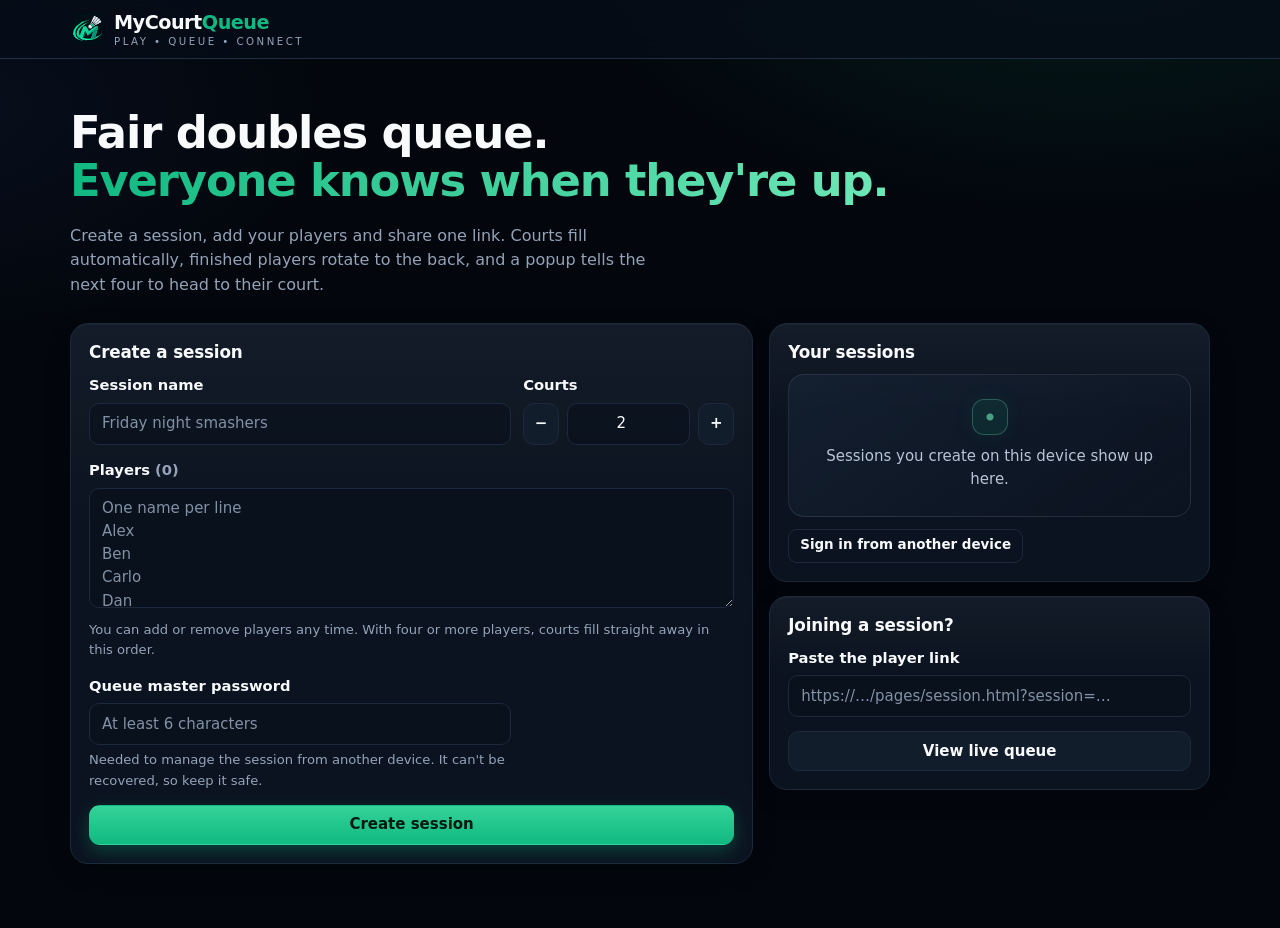
==== index.html @ 11aa3391 "first commit" ====
<!doctype html>
<html lang="en">
<head>
  <meta charset="utf-8">
  <meta name="viewport" content="width=device-width, initial-scale=1, viewport-fit=cover">
  <meta name="theme-color" content="#0B1220">
  <title>MyCourtQueue — Badminton Queue Management</title>
  <meta name="description" content="Run a fair doubles queue for your badminton session. Share one link so everyone sees who's up next.">
  <link rel="icon" href="assets/icon.svg" type="image/svg+xml">
  <link rel="stylesheet" href="css/style.css">
</head>
<body>
  <header class="site-header">
    <div class="container">
      <a class="brand" href="index.html" aria-label="MyCourtQueue home"><img src="assets/logo.svg" alt="" width="40" height="40"><span><span class="brand-word">MyCourt<b>Queue</b></span><span class="brand-tag">Play • Queue • Connect</span></span></a>
    </div>
  </header>

  <main class="container page">
    <div id="banner" class="banner error" role="alert" hidden></div>

    <section class="hero">
      <h1>Fair doubles queue.<br><span style="color:var(--emerald)">Everyone knows when they're up.</span></h1>
      <p>Create a session, add your players and share one link. Courts fill automatically, finished players rotate to the back, and a popup tells the next four to head to their court.</p>
    </section>

    <div class="cols two">
      <section class="card" aria-labelledby="create-h" id="create-card">
        <div class="card-head"><h2 id="create-h">Create a session</h2></div>
        <form id="create-form" novalidate>
          <div class="form-grid two field">
            <div>
              <label for="s-name">Session name</label>
              <input id="s-name" type="text" maxlength="60" placeholder="Friday night smashers" required autocomplete="off">
            </div>
            <div>
              <label for="s-courts">Courts</label>
              <div class="stepper">
                <button type="button" class="btn icon" id="c-minus" aria-label="Fewer courts">−</button>
                <input id="s-courts" type="number" min="1" max="12" value="2" inputmode="numeric" aria-label="Number of courts">
                <button type="button" class="btn icon" id="c-plus" aria-label="More courts">+</button>
              </div>
            </div>
          </div>
          <div class="field">
            <label for="s-players">Players <span class="muted" id="p-count">(0)</span></label>
            <textarea id="s-players" placeholder="One name per line&#10;Alex&#10;Ben&#10;Carlo&#10;Dan"></textarea>
            <div class="hint">You can add or remove players any time. With four or more players, courts fill straight away in this order.</div>
          </div>
          <div class="form-grid two field">
            <div>
              <label for="s-pass">Queue master password</label>
              <input id="s-pass" type="password" minlength="6" autocomplete="new-password" placeholder="At least 6 characters" required>
              <div class="hint">Needed to manage the session from another device. It can't be recovered, so keep it safe.</div>
            </div>
          </div>
          <button class="btn primary block" type="submit" id="create-btn">Create session</button>
        </form>

        <div id="created" class="hidden" aria-live="polite">
          <div class="banner" style="background:rgba(16,185,129,.12);border-color:rgba(16,185,129,.5);color:var(--mint)">Session created. Share the player link — keep the admin link for yourself.</div>
          <div class="field">
            <label for="out-public">Player link (view only)</label>
            <div class="copy-box"><input id="out-public" type="text" readonly><button class="btn primary" type="button" data-copy="out-public">Copy</button></div>
          </div>
          <div class="field">
            <label for="out-admin">Your admin link</label>
            <div class="copy-box"><input id="out-admin" type="text" readonly><button class="btn" type="button" data-copy="out-admin">Copy</button></div>
            <div class="hint">Open it on any device and sign in with your password.</div>
          </div>
          <div class="row-flex">
            <a class="btn primary" id="go-admin" href="#">Open dashboard</a>
            <a class="btn" id="go-public" href="#">Open player page</a>
            <button class="btn ghost" type="button" id="new-session">Create another</button>
          </div>
        </div>
      </section>

      <div class="stack">
        <section class="card" aria-labelledby="saved-h">
          <div class="card-head"><h2 id="saved-h">Your sessions</h2></div>
          <div id="saved"></div>
          <details style="margin-top:12px">
            <summary class="btn ghost sm" style="display:inline-flex">Sign in from another device</summary>
            <form id="login-form" style="margin-top:12px" novalidate>
              <div class="field"><label for="l-id">Session ID</label><input id="l-id" type="text" autocomplete="off" placeholder="S_…"></div>
              <div class="field"><label for="l-pass">Password</label><input id="l-pass" type="password" autocomplete="current-password"></div>
              <button class="btn primary block" type="submit">Sign in</button>
            </form>
          </details>
        </section>

        <section class="card" aria-labelledby="join-h">
          <div class="card-head"><h2 id="join-h">Joining a session?</h2></div>
          <form id="join-form" novalidate>
            <div class="field">
              <label for="j-link">Paste the player link</label>
              <input id="j-link" type="text" placeholder="https://…/pages/session.html?session=…" autocomplete="off">
            </div>
            <button class="btn block" type="submit">View live queue</button>
          </form>
        </section>
      </div>
    </div>
  </main>

  <script src="js/config.js"></script>
  <script src="js/app.js"></script>
  <script src="js/api.js"></script>
  <script src="js/home.js"></script>
</body>
</html>
---- css/style.css ----
/* CourtQueue — modern dark theme, mobile-first */
:root {
  --bg: #03060C;
  --navy: #070B13;
  --slate: #0B1320;
  --raised: #121D2B;
  --raised-2: #192739;
  --emerald: #10B981;
  --emerald-2: #34D399;
  --mint: #6EE7B7;
  --yellow: #FBBF24;
  --text: #F8FAFC;
  --muted: #94A3B8;
  --border: #1B293B;
  --danger: #F87171;
  --radius: 14px;
  --radius-lg: 20px;
  --shadow: 0 12px 34px rgba(0, 0, 0, .38);
  --card-bg: linear-gradient(180deg, rgba(255, 255, 255, .04), rgba(255, 255, 255, 0) 38%), var(--slate);
  --safe-b: env(safe-area-inset-bottom, 0px);
  color-scheme: dark;
}
* { box-sizing: border-box; }
html { -webkit-text-size-adjust: 100%; scroll-behavior: smooth; }
body {
  margin: 0; min-height: 100vh; min-height: 100dvh;
  background:
    radial-gradient(900px 480px at 85% -8%, rgba(16, 185, 129, .13), transparent 62%),
    radial-gradient(700px 400px at -5% 12%, rgba(59, 130, 246, .07), transparent 60%),
    var(--bg);
  background-attachment: fixed;
  color: var(--text);
  font: 15px/1.55 Inter, system-ui, -apple-system, "Segoe UI", Roboto, "Helvetica Neue", Arial, sans-serif;
  -webkit-tap-highlight-color: transparent;
}
h1, h2, h3, h4 { margin: 0 0 .4em; line-height: 1.2; }
h1 { font-size: clamp(1.45rem, 3.8vw, 2.2rem); font-weight: 800; letter-spacing: -.025em; }
h2 { font-size: 1.05rem; font-weight: 750; letter-spacing: -.01em; }
h3 { font-size: .95rem; }
p { margin: 0 0 .8em; }
a { color: var(--mint); }
.muted { color: var(--muted); }
.small { font-size: .82rem; }
.hidden, [hidden] { display: none !important; }
.sr-only { position: absolute; width: 1px; height: 1px; overflow: hidden; clip: rect(0 0 0 0); white-space: nowrap; }
:focus-visible { outline: 3px solid var(--yellow); outline-offset: 2px; border-radius: 6px; }

.container { width: 100%; max-width: 1180px; margin: 0 auto; padding: 0 20px; }
.stack > * + * { margin-top: 14px; }
.row-flex { display: flex; gap: 8px; align-items: center; flex-wrap: wrap; }
.spacer { flex: 1; }

/* ---------- header ---------- */
.site-header { position: sticky; top: 0; z-index: 50; background: rgba(7, 13, 24, .78); backdrop-filter: blur(14px) saturate(1.4); -webkit-backdrop-filter: blur(14px) saturate(1.4); border-bottom: 1px solid rgba(37, 55, 79, .8); padding-top: env(safe-area-inset-top, 0px); }
.site-header .container { display: flex; align-items: center; gap: 10px; min-height: 58px; padding-top: 7px; padding-bottom: 7px; flex-wrap: wrap; }
.brand { display: flex; align-items: center; gap: 8px; text-decoration: none; color: var(--text); }
.brand img { width: 36px; height: 36px; }
.brand-word { font-size: 1.2rem; font-weight: 800; letter-spacing: -.025em; }
.brand-word b { color: var(--emerald); font-weight: 800; }
.brand-tag { display: block; font-size: .64rem; letter-spacing: .24em; text-transform: uppercase; color: var(--muted); margin-top: -4px; }
.session-title { font-weight: 700; max-width: 40ch; overflow: hidden; text-overflow: ellipsis; white-space: nowrap; }

/* ---------- buttons ---------- */
.btn {
  display: inline-flex; align-items: center; justify-content: center; gap: 8px;
  min-height: 40px; padding: 7px 15px; border-radius: 11px; border: 1px solid var(--border);
  background: var(--raised); color: var(--text); font: inherit; font-weight: 650; cursor: pointer; text-decoration: none;
  transition: background .15s, border-color .15s, transform .08s, box-shadow .15s;
}
.btn:hover { border-color: rgba(16, 185, 129, .7); background: var(--raised-2); }
.btn:active { transform: scale(.98); }
.btn[disabled], .btn.is-busy { opacity: .5; cursor: not-allowed; transform: none; }
.btn.primary { background: linear-gradient(180deg, var(--emerald-2), var(--emerald)); border-color: transparent; color: #031a10; box-shadow: 0 6px 18px rgba(16, 185, 129, .28); }
.btn.primary:hover { filter: brightness(1.06); background: linear-gradient(180deg, var(--emerald-2), var(--emerald)); }
.btn.warn { background: var(--yellow); border-color: var(--yellow); color: #1a1200; }
.btn.ghost { background: transparent; }
.btn.danger { background: transparent; border-color: rgba(248, 113, 113, .45); color: var(--danger); }
.btn.danger:hover { background: rgba(248, 113, 113, .12); border-color: var(--danger); }
.btn.sm { min-height: 34px; padding: 4px 11px; font-size: .84rem; border-radius: 9px; }
.btn.icon { min-width: 36px; padding: 4px 7px; }
.btn.block { width: 100%; }
.icon-btn { background: none; border: 0; color: var(--muted); font-size: 1.6rem; line-height: 1; cursor: pointer; padding: 4px 10px; border-radius: 8px; }
.icon-btn:hover { color: var(--text); background: var(--raised); }

/* ---------- cards & layout ---------- */
.card { background: var(--card-bg); border: 1px solid var(--border); border-radius: 18px; padding: 18px; box-shadow: 0 1px 0 rgba(255, 255, 255, .03) inset, 0 8px 24px rgba(0, 0, 0, .18); }
.card-head { display: flex; align-items: center; gap: 8px; flex-wrap: wrap; margin-bottom: 12px; }
.card-head h2 { margin: 0; }
.page { padding-top: 20px; padding-bottom: 64px; }
.cols { display: grid; gap: 16px; grid-template-columns: 1fr; }
@media (min-width: 900px) { .cols.two { grid-template-columns: 1.55fr 1fr; align-items: start; } }
.hero { padding: 30px 0 12px; position: relative; }
.hero h1 { font-size: clamp(1.8rem, 5vw, 2.8rem); line-height: 1.08; }
.hero h1 span { background: linear-gradient(90deg, var(--emerald), var(--mint)); -webkit-background-clip: text; background-clip: text; color: transparent !important; }
.hero p { color: var(--muted); max-width: 58ch; font-size: 1rem; }

/* ---------- forms ---------- */
label { display: block; font-weight: 650; font-size: .92rem; margin-bottom: 6px; }
input[type=text], input[type=password], input[type=number], textarea, select {
  width: 100%; min-height: 42px; background: rgba(8, 15, 27, .55); color: var(--text); border: 1px solid var(--border);
  border-radius: 10px; padding: 8px 12px; font: inherit; transition: border-color .15s, box-shadow .15s;
}
select { appearance: none; -webkit-appearance: none; background-image: url("data:image/svg+xml,%3Csvg xmlns='http://www.w3.org/2000/svg' width='12' height='8' viewBox='0 0 12 8'%3E%3Cpath d='M1 1.5l5 5 5-5' fill='none' stroke='%2394A3B8' stroke-width='2' stroke-linecap='round' stroke-linejoin='round'/%3E%3C/svg%3E"); background-repeat: no-repeat; background-position: right 14px center; padding-right: 38px; }
textarea { min-height: 120px; resize: vertical; }
input::placeholder, textarea::placeholder { color: #8291A5; opacity: 1; }
input:focus, textarea:focus, select:focus { outline: none; border-color: var(--emerald); box-shadow: 0 0 0 3px rgba(16, 185, 129, .25); }
.field { margin-bottom: 14px; }
.hint { color: var(--muted); font-size: .82rem; margin-top: 5px; }
.form-grid { display: grid; gap: 12px; grid-template-columns: 1fr; }
@media (min-width: 640px) { .form-grid.two { grid-template-columns: 2fr 1fr; } }
.stepper { display: flex; gap: 8px; }
.stepper input { text-align: center; }
.copy-box { display: flex; gap: 7px; }
.copy-box input { flex: 1; font-size: .88rem; min-width: 0; }

/* ---------- pills ---------- */
.pill { display: inline-flex; align-items: center; gap: 6px; padding: 3px 11px; border-radius: 999px; font-size: .72rem; font-weight: 750; letter-spacing: .05em; border: 1px solid transparent; white-space: nowrap; }
.pill .dot { width: 7px; height: 7px; border-radius: 50%; background: var(--emerald-2); animation: pulse 2s infinite; }
.pill-green { background: rgba(16, 185, 129, .14); color: var(--mint); border-color: rgba(16, 185, 129, .4); }
.pill-yellow { background: rgba(251, 191, 36, .14); color: var(--yellow); border-color: rgba(251, 191, 36, .45); }
.pill-gray { background: rgba(148, 163, 184, .08); color: var(--muted); border-color: var(--border); }
.pill-red { background: rgba(248, 113, 113, .12); color: var(--danger); border-color: rgba(248, 113, 113, .4); }
.live-dot { width: 8px; height: 8px; border-radius: 50%; background: var(--emerald); box-shadow: 0 0 0 0 rgba(16, 185, 129, .7); animation: pulse 2s infinite; }
.live-dot.off { background: var(--muted); animation: none; }
@keyframes pulse { 70% { box-shadow: 0 0 0 8px rgba(16, 185, 129, 0); } 100% { box-shadow: 0 0 0 0 rgba(16, 185, 129, 0); } }

/* ---------- session header ---------- */
.session-top { display: flex; align-items: flex-end; justify-content: space-between; gap: 14px 20px; flex-wrap: wrap; margin-bottom: 16px; }
.session-title-row { display: flex; align-items: center; gap: 12px; min-width: 0; flex: 1 1 260px; }
.session-title-row h1 { margin: 0; overflow-wrap: anywhere; }
.me-picker { flex: 0 1 280px; min-width: 200px; }
.me-picker label { margin-bottom: 4px; }

/* ---------- tabs (segmented control; bottom bar on phones) ---------- */
.tabs { display: inline-flex; gap: 4px; padding: 4px; background: rgba(8, 15, 27, .6); border: 1px solid var(--border); border-radius: 14px; margin: 4px 0 20px; max-width: 100%; overflow-x: auto; }
.tab { display: inline-flex; align-items: center; gap: 7px; background: none; border: 0; color: var(--muted); font: inherit; font-weight: 700; padding: 8px 15px; cursor: pointer; border-radius: 9px; white-space: nowrap; min-height: 40px; transition: background .15s, color .15s; }
.tab:hover { color: var(--text); }
.tab[aria-selected=true] { color: var(--text); background: linear-gradient(180deg, rgba(16, 185, 129, .28), rgba(16, 185, 129, .16)); box-shadow: inset 0 0 0 1px rgba(16, 185, 129, .45); }
.tab .ti { display: none; width: 22px; height: 22px; fill: none; stroke: currentColor; stroke-width: 1.8; stroke-linecap: round; stroke-linejoin: round; }
.tl-short { display: none; }

/* ---------- courts ---------- */
.courts { display: grid; gap: 14px; grid-template-columns: repeat(auto-fill, minmax(min(100%, 320px), 1fr)); }
.court-card { background: var(--card-bg); border: 1px solid var(--border); border-radius: 18px; padding: 12px; display: flex; flex-direction: column; gap: 8px; box-shadow: 0 8px 24px rgba(0, 0, 0, .2); }
.court-card.live { border-color: rgba(16, 185, 129, .5); box-shadow: 0 0 0 1px rgba(16, 185, 129, .14), 0 10px 30px rgba(16, 185, 129, .08); }
.court-card.free { border-style: dashed; }
.court-head { display: flex; align-items: center; justify-content: space-between; gap: 8px; padding: 0 2px; }
.court-no { font-weight: 800; font-size: 1.1rem; letter-spacing: -.01em; }

/* the drawn court */
.court-draw { position: relative; margin: 0; aspect-ratio: 706 / 341; container-type: inline-size; border-radius: 14px; overflow: hidden; box-shadow: 0 10px 24px rgba(0, 0, 0, .35); }
.court-svg { position: absolute; inset: 0; width: 100%; height: 100%; display: block; }
.cs-surround { fill: #0A4A37; }
.cs-floor { fill: #0E8A62; }
.cs-lines { fill: none; stroke: rgba(255, 255, 255, .86); stroke-width: 2.6; stroke-linecap: square; }
.net-shadow { stroke: rgba(0, 0, 0, .28); stroke-width: 14; }
.net-body { stroke: #F1F5F9; stroke-width: 5; stroke-dasharray: 3 3; }
.cs-net circle { fill: #F1F5F9; stroke: rgba(0, 0, 0, .35); stroke-width: 1.5; }
.pchip {
  position: absolute; transform: translate(-50%, -50%); max-width: 41%; text-align: center;
  padding: .42em .8em; border-radius: 999px; font-weight: 750; line-height: 1.15;
  font-size: 12.5px; font-size: clamp(12px, 4.3cqw, 18px);
  color: #F8FAFC; background: rgba(6, 18, 30, .82); border: 1.5px solid rgba(255, 255, 255, .32);
  box-shadow: 0 4px 12px rgba(0, 0, 0, .35); backdrop-filter: blur(3px); -webkit-backdrop-filter: blur(3px);
  overflow-wrap: anywhere;
}
.pchip > .pchip-name { display: -webkit-box; -webkit-line-clamp: 2; -webkit-box-orient: vertical; overflow: hidden; }
.pchip .games-count { display: block; margin-top: 2px; font-size: .72em; }
.pchip.me { background: var(--yellow); color: #1a1200; border-color: #fff; }
.pchip.a1 { left: 26.3%; top: 27.6%; } .pchip.a2 { left: 26.3%; top: 72.4%; }
.pchip.b1 { left: 73.7%; top: 27.6%; } .pchip.b2 { left: 73.7%; top: 72.4%; }
.court-draw.is-empty .court-svg { opacity: .5; filter: saturate(.5); }
.court-empty { position: absolute; left: 50%; top: 50%; transform: translate(-50%, -50%); padding: .55em 1.15em; border-radius: 999px; font-weight: 700; font-size: clamp(12px, 3.6cqw, 16px); color: #E2E8F0; background: rgba(6, 14, 26, .9); border: 1px solid rgba(226, 232, 240, .2); box-shadow: 0 4px 14px rgba(0, 0, 0, .22); white-space: nowrap; }
.court-teams { display: grid; grid-template-columns: 1fr auto 1fr; gap: 8px; align-items: center; font-size: .7rem; color: var(--muted); text-transform: uppercase; letter-spacing: .13em; font-weight: 750; padding: 0 6px; }
.court-teams > span:first-child { text-align: left; } .court-teams > span:last-child { text-align: right; }
.court-meta { color: var(--muted); font-size: .8rem; letter-spacing: 0; text-transform: none; font-weight: 600; text-align: center; }
.court-avail { color: var(--muted); font-size: .9rem; text-align: center; }
.court-actions { display: flex; flex-wrap: wrap; gap: 8px; margin-top: auto; }

/* legacy team list (kept for modals/other views) */
.teams { display: grid; grid-template-columns: 1fr auto 1fr; gap: 10px; align-items: center; }
.team { list-style: none; margin: 0; padding: 0; display: grid; gap: 6px; }
.team li { background: var(--raised); border: 1px solid var(--border); border-radius: 10px; padding: 8px 10px; font-weight: 600; overflow-wrap: anywhere; }
.team li.me, .q-item.me { border-color: var(--yellow); box-shadow: 0 0 0 2px rgba(251, 191, 36, .28); }
.team-label { font-size: .68rem; color: var(--muted); text-transform: uppercase; letter-spacing: .14em; margin-bottom: 6px; font-weight: 750; }
.vs { color: var(--emerald); font-weight: 800; font-size: .85rem; }

/* ---------- queue (paired into upcoming matches) ---------- */
.qgroups { display: grid; gap: 12px; }
.qgroup { background: rgba(8, 15, 27, .45); border: 1px solid var(--border); border-radius: 16px; padding: 12px; }
.qgroup.next { border-color: rgba(251, 191, 36, .55); background: linear-gradient(180deg, rgba(251, 191, 36, .09), rgba(251, 191, 36, .02)); box-shadow: 0 0 0 1px rgba(251, 191, 36, .1); }
.qgroup.partial { border-style: dashed; }
.qg-head { display: flex; align-items: center; gap: 10px; margin-bottom: 10px; }
.qg-no { width: 24px; height: 24px; border-radius: 8px; display: grid; place-items: center; background: var(--raised-2); color: var(--muted); font-weight: 800; font-size: .8rem; flex: none; }
.qgroup.next .qg-no { background: var(--yellow); color: #1a1200; }
.qg-title { font-weight: 750; flex: 1; min-width: 0; }
.qg-teams { display: grid; grid-template-columns: 1fr auto 1fr; gap: 10px; align-items: start; }
.qvs { align-self: center; }
.qgroup .avatar { display: none; }
[data-panel=board] .qgroup .avatar { display: grid; }
.qteam { min-width: 0; }
.qvs { color: var(--emerald); font-weight: 800; font-size: .78rem; letter-spacing: .06em; }
.queue { list-style: none; margin: 0; padding: 0; display: grid; gap: 6px; }
.q-item { display: flex; align-items: center; gap: 8px; background: var(--raised); border: 1px solid var(--border); border-radius: 12px; padding: 7px 9px; min-width: 0; }
.q-item.slot { background: transparent; border-style: dashed; color: var(--muted); }
.q-item.slot .q-name { font-weight: 500; font-size: .9rem; }
.pos { min-width: 26px; height: 26px; border-radius: 50%; display: grid; place-items: center; background: var(--navy); color: var(--muted); font-weight: 800; font-size: .78rem; flex: none; }
.qgroup.next .pos { background: var(--yellow); color: #1a1200; }
.avatar { width: 32px; height: 32px; border-radius: 50%; background: rgba(16, 185, 129, .18); color: var(--mint); display: grid; place-items: center; font-weight: 800; font-size: .76rem; flex: none; }
.q-name { flex: 1; font-weight: 650; overflow-wrap: break-word; word-break: normal; min-width: 0; line-height: 1.25; }
.games-count { flex: none; color: var(--muted); font-size: .72rem; font-weight: 650; white-space: nowrap; }
.pchip .games-count { color: inherit; opacity: .82; }
.q-actions { display: flex; gap: 4px; flex-wrap: wrap; }
.empty { color: #B8C4D4; text-align: center; padding: 24px 16px; border: 1px solid rgba(148, 163, 184, .16); border-radius: 16px; background: linear-gradient(145deg, rgba(25, 39, 57, .58), rgba(11, 19, 32, .4)); }
.empty::before { content: ""; display: block; width: 34px; height: 34px; margin: 0 auto 10px; border: 1px solid rgba(110, 231, 183, .28); border-radius: 12px; background: radial-gradient(circle at center, rgba(110, 231, 183, .62) 0 3px, transparent 4px), rgba(16, 185, 129, .1); box-shadow: 0 0 20px rgba(16, 185, 129, .08); }
.counts { display: flex; gap: 8px; flex-wrap: wrap; margin-bottom: 14px; }

/* admin: wider queue rows */
[data-panel=board] .qg-teams { grid-template-columns: 1fr; }
[data-panel=board] .qvs { text-align: center; }
[data-panel=board] .q-item { flex-wrap: wrap; }
[data-panel=board] .q-actions { width: 100%; justify-content: flex-end; }

/* ---------- stats ---------- */
.stat-head, .stat-row > summary { display: grid; grid-template-columns: 30px minmax(0, 1fr) 44px 38px 38px 78px; gap: 6px; align-items: center; padding: 10px 8px; }
.stat-head { color: var(--muted); font-size: .7rem; text-transform: uppercase; letter-spacing: .1em; font-weight: 750; border-bottom: 1px solid var(--border); }
.stat-row { border-bottom: 1px solid var(--border); }
.stat-row > summary { cursor: pointer; list-style: none; min-height: 46px; border-radius: 10px; }
.stat-row > summary::-webkit-details-marker { display: none; }
.stat-row > summary:hover { background: rgba(255, 255, 255, .03); }
.stat-row.me > summary { background: rgba(251, 191, 36, .09); }
.stat-row .num { text-align: center; font-variant-numeric: tabular-nums; }
.stat-row .pname { font-weight: 650; overflow: hidden; text-overflow: ellipsis; white-space: nowrap; }
.bar { height: 6px; border-radius: 3px; background: var(--raised); overflow: hidden; margin-top: 3px; }
.bar > i { display: block; height: 100%; background: linear-gradient(90deg, var(--emerald), var(--mint)); }
.rate { text-align: right; font-weight: 700; font-variant-numeric: tabular-nums; }
.history { list-style: none; margin: 0; padding: 4px 8px 14px 38px; display: grid; gap: 6px; }
.history li { display: flex; gap: 8px; align-items: baseline; flex-wrap: wrap; font-size: .9rem; }
.res { display: inline-grid; place-items: center; width: 24px; height: 24px; border-radius: 7px; font-weight: 800; font-size: .8rem; flex: none; }
.res.W { background: rgba(16, 185, 129, .2); color: var(--mint); }
.res.L { background: rgba(248, 113, 113, .15); color: var(--danger); }

/* ---------- results ---------- */
.result { padding: 12px 0; border-bottom: 1px solid var(--border); display: grid; gap: 4px; }
.result:last-child { border-bottom: 0; }
.result .vsline { font-weight: 650; overflow-wrap: anywhere; }
.winner { color: var(--mint); }
.result.cancelled { opacity: .6; }

/* ---------- admin player list ---------- */
.plist { display: grid; gap: 8px; }
.prow { display: flex; flex-direction: column; align-items: stretch; gap: 12px; background: var(--raised); border: 1px solid var(--border); border-radius: 14px; padding: 12px 14px; }
.session-summary { display: grid; flex: 1; gap: 3px; min-width: 0; overflow-wrap: anywhere; text-align: center; }
.session-summary > b { display: block; line-height: 1.3; }
.session-actions { display: flex; align-items: center; justify-content: center; gap: 8px; flex-wrap: wrap; }

/* ---------- announcements ---------- */
.announce { list-style: none; margin: 0; padding: 0; display: grid; gap: 8px; }
.announce li { font-size: .92rem; padding: 9px 12px; background: var(--raised); border-left: 3px solid var(--yellow); border-radius: 10px; }
.announce time { color: var(--muted); font-size: .74rem; display: block; }

/* ---------- banner & toasts ---------- */
.banner { background: rgba(251, 191, 36, .12); border: 1px solid rgba(251, 191, 36, .5); color: var(--yellow); border-radius: 14px; padding: 11px 15px; margin-bottom: 14px; font-weight: 600; }
.banner.error { background: rgba(248, 113, 113, .1); border-color: rgba(248, 113, 113, .5); color: var(--danger); }
.toasts { position: fixed; left: 50%; bottom: calc(18px + var(--safe-b)); transform: translateX(-50%); z-index: 3000; display: grid; gap: 8px; width: min(92vw, 440px); pointer-events: none; }
.toast { pointer-events: auto; background: var(--raised-2); border: 1px solid var(--border); border-left: 4px solid var(--emerald); border-radius: 14px; padding: 12px 14px; box-shadow: var(--shadow); animation: slide-up .25s ease-out; }
.toast.error { border-left-color: var(--danger); }
.toast.warn { border-left-color: var(--yellow); }
@keyframes slide-up { from { opacity: 0; transform: translateY(10px); } to { opacity: 1; transform: none; } }

/* ---------- modal ---------- */
.modal-backdrop { position: fixed; inset: 0; z-index: 2000; background: rgba(4, 8, 16, .74); backdrop-filter: blur(3px); display: grid; place-items: center; padding: 16px; animation: fade .15s ease-out; }
.modal { width: min(560px, 100%); max-height: 92vh; max-height: 92dvh; overflow: auto; background: var(--slate); border: 1px solid var(--border); border-radius: 22px; box-shadow: var(--shadow); animation: pop .22s ease-out; }
.modal-head { display: flex; align-items: center; justify-content: space-between; padding: 18px 20px 0; }
.modal-head h2 { margin: 0; }
.modal-body { padding: 14px 20px; }
.modal-foot { display: flex; gap: 8px; justify-content: flex-end; flex-wrap: wrap; padding: 0 20px 20px; }
.winner-pick { display: grid; grid-template-columns: 1fr 1fr; gap: 10px; }
.winner-pick label { margin: 0; cursor: pointer; }
.winner-pick input { position: absolute; opacity: 0; }
.winner-pick span { display: block; text-align: center; padding: 12px 8px; border: 2px solid var(--border); background: var(--raised); border-radius: 14px; font-weight: 700; }
.winner-pick small { display: block; color: var(--muted); font-weight: 500; overflow-wrap: anywhere; }
.winner-pick input:checked + span { border-color: var(--emerald); background: rgba(16, 185, 129, .15); }
.winner-pick input:focus-visible + span { outline: 3px solid var(--yellow); }
.score-row { display: grid; grid-template-columns: 1fr auto 1fr; gap: 8px; align-items: end; }
.slots { display: grid; gap: 8px; }
.slot-team { font-size: .7rem; text-transform: uppercase; letter-spacing: .13em; color: var(--muted); font-weight: 750; margin-top: 6px; }
@keyframes fade { from { opacity: 0; } to { opacity: 1; } }
@keyframes pop { from { opacity: 0; transform: translateY(14px) scale(.97); } to { opacity: 1; transform: none; } }

/* Compact spacing on tablets while keeping controls easy to tap. */
@media (min-width: 721px) and (max-width: 1024px) {
  .container { padding: 0 18px; }
  .page { padding-top: 18px; padding-bottom: 56px; }
  .card { padding: 16px; }
  .cols { gap: 14px; }
  .btn { min-height: 42px; }
  .btn.sm { min-height: 38px; }
  .btn.icon { min-width: 40px; }
  input[type=text], input[type=password], input[type=number], textarea, select { min-height: 44px; }
}

/* ---------- assignment popup ---------- */
.popup-backdrop { position: fixed; inset: 0; z-index: 2500; background: rgba(4, 8, 16, .7); backdrop-filter: blur(3px); display: grid; place-items: center; padding: 16px; animation: fade .2s ease-out; }
.popup { position: relative; width: min(480px, 100%); max-height: 94vh; max-height: 94dvh; overflow: auto; background: var(--slate); border: 2px solid var(--yellow); border-radius: 26px; padding: 26px 22px 22px; text-align: center; box-shadow: 0 0 0 6px rgba(251, 191, 36, .12), var(--shadow); animation: popup-in .45s cubic-bezier(.2, 1.2, .3, 1); }
.popup.me { border-color: var(--emerald); box-shadow: 0 0 0 6px rgba(16, 185, 129, .2), var(--shadow); }
.popup-icon { width: 58px; height: 58px; margin: 0 auto 8px; border-radius: 50%; background: var(--yellow); color: #1a1200; display: grid; place-items: center; animation: ring 1.2s ease-in-out .35s 2; transform-origin: 50% 12%; }
.popup-icon svg { width: 30px; height: 30px; }
.popup h2 { font-size: 1.6rem; font-weight: 800; margin-bottom: 4px; }
.popup .you { color: var(--mint); font-weight: 800; margin-bottom: 4px; }
.court-badge { display: inline-flex; flex-direction: column; align-items: center; justify-content: center; margin: 8px auto 12px; width: 108px; height: 108px; border-radius: 26px; background: linear-gradient(180deg, var(--emerald-2), var(--emerald)); color: #031a10; box-shadow: 0 10px 26px rgba(16, 185, 129, .35); }
.court-badge small { font-size: .7rem; font-weight: 800; letter-spacing: .18em; text-transform: uppercase; }
.court-badge b { font-size: 3rem; line-height: 1; font-weight: 800; }
.popup-names { display: flex; gap: 8px; justify-content: center; flex-wrap: wrap; margin-bottom: 12px; }
.chip { background: var(--raised); border: 1px solid var(--border); border-radius: 999px; padding: 6px 14px; font-weight: 700; }
.chip.me { border-color: var(--yellow); background: rgba(251, 191, 36, .18); }
.popup-msg { color: var(--text); margin-bottom: 14px; overflow-wrap: anywhere; }
.popup-count { color: var(--muted); font-size: .8rem; margin-top: 10px; }
@keyframes popup-in { from { opacity: 0; transform: translateY(24px) scale(.9); } to { opacity: 1; transform: none; } }
@keyframes ring { 0%, 100% { transform: rotate(0); } 20% { transform: rotate(14deg); } 40% { transform: rotate(-12deg); } 60% { transform: rotate(8deg); } 80% { transform: rotate(-6deg); } }

/* =====================  MOBILE  ===================== */
@media (max-width: 720px) {
  .container { padding: 0 14px; }
  .page { padding-top: 16px; padding-bottom: calc(96px + var(--safe-b)); }
  .card { padding: 16px; border-radius: 18px; }
  .btn { min-height: 44px; }
  .btn.sm { min-height: 40px; }
  .btn.icon { min-width: 40px; }
  input[type=text], input[type=password], input[type=number], textarea, select { min-height: 44px; }
  .site-header .container { min-height: 56px; gap: 8px; }
  .brand img { width: 34px; height: 34px; }
  .brand-word { font-size: 1.15rem; }
  .brand-tag { display: none; }
  .hero { padding: 22px 0 6px; }

  /* bottom tab bar */
  .tabs {
    position: fixed; left: 0; right: 0; bottom: 0; z-index: 60; margin: 0; border-radius: 0; border: 0;
    border-top: 1px solid var(--border); background: rgba(9, 16, 29, .94);
    backdrop-filter: blur(16px) saturate(1.3); -webkit-backdrop-filter: blur(16px) saturate(1.3);
    display: flex; justify-content: space-around; gap: 0; padding: 6px 6px calc(6px + var(--safe-b)); overflow: visible;
  }
  .tab { flex: 1; flex-direction: column; gap: 2px; padding: 6px 4px; font-size: .7rem; font-weight: 700; min-height: 54px; justify-content: center; border-radius: 12px; }
  .tab .ti { display: block; }
  .tab[aria-selected=true] { background: rgba(16, 185, 129, .16); box-shadow: none; color: var(--mint); }
  .tl-full { display: none; }
  .tl-short { display: inline; }
  .tab > span:only-of-type { display: inline; }

  /* session header */
  .me-picker { flex: 1 1 100%; }
  .session-title-row { flex-basis: 100%; }
  .session-actions { gap: 6px; }
  .session-actions .btn { flex: 1 1 auto; }

  /* admin header actions: one scrollable row */
  #head-actions { width: 100%; gap: 6px; padding-bottom: 4px; }
  #head-actions .btn { flex: 1 1 auto; }

  /* courts: single column, larger chip text */
  .courts { grid-template-columns: 1fr; }
  .court-card { padding: 12px; }

  /* queue: stack the two teams vertically so names stay readable */
  .qg-teams { grid-template-columns: 1fr; gap: 6px; }
  .qgroup .avatar { display: grid; }
  .qvs { text-align: center; line-height: 1; }
  .q-item { padding: 8px 10px; }

  /* stats */
  .stat-head, .stat-row > summary { grid-template-columns: 22px minmax(0, 1fr) 34px 30px 30px 60px; gap: 4px; padding: 10px 2px; font-size: .9rem; }
  .history { padding-left: 10px; }
  .session-title { max-width: 22ch; }

  /* sheets instead of centred dialogs */
  .modal-backdrop { place-items: end center; padding: 0; }
  .modal { width: 100%; max-height: 90dvh; border-radius: 22px 22px 0 0; border-bottom: 0; animation: sheet .24s ease-out; padding-bottom: var(--safe-b); }
  .modal-foot .btn { flex: 1; }
  .popup { padding: 22px 16px 18px; border-radius: 24px; }
  .toasts { bottom: calc(80px + var(--safe-b)); }
  .teams { grid-template-columns: 1fr; }
  .vs { text-align: center; }
}
@keyframes sheet { from { transform: translateY(40px); opacity: .6; } to { transform: none; opacity: 1; } }
@media (max-width: 380px) {
  .tab { font-size: .64rem; }
  .pchip { padding: .38em .6em; }
}
@media (prefers-reduced-motion: reduce) {
  *, *::before, *::after { animation: none !important; transition: none !important; scroll-behavior: auto !important; }
}
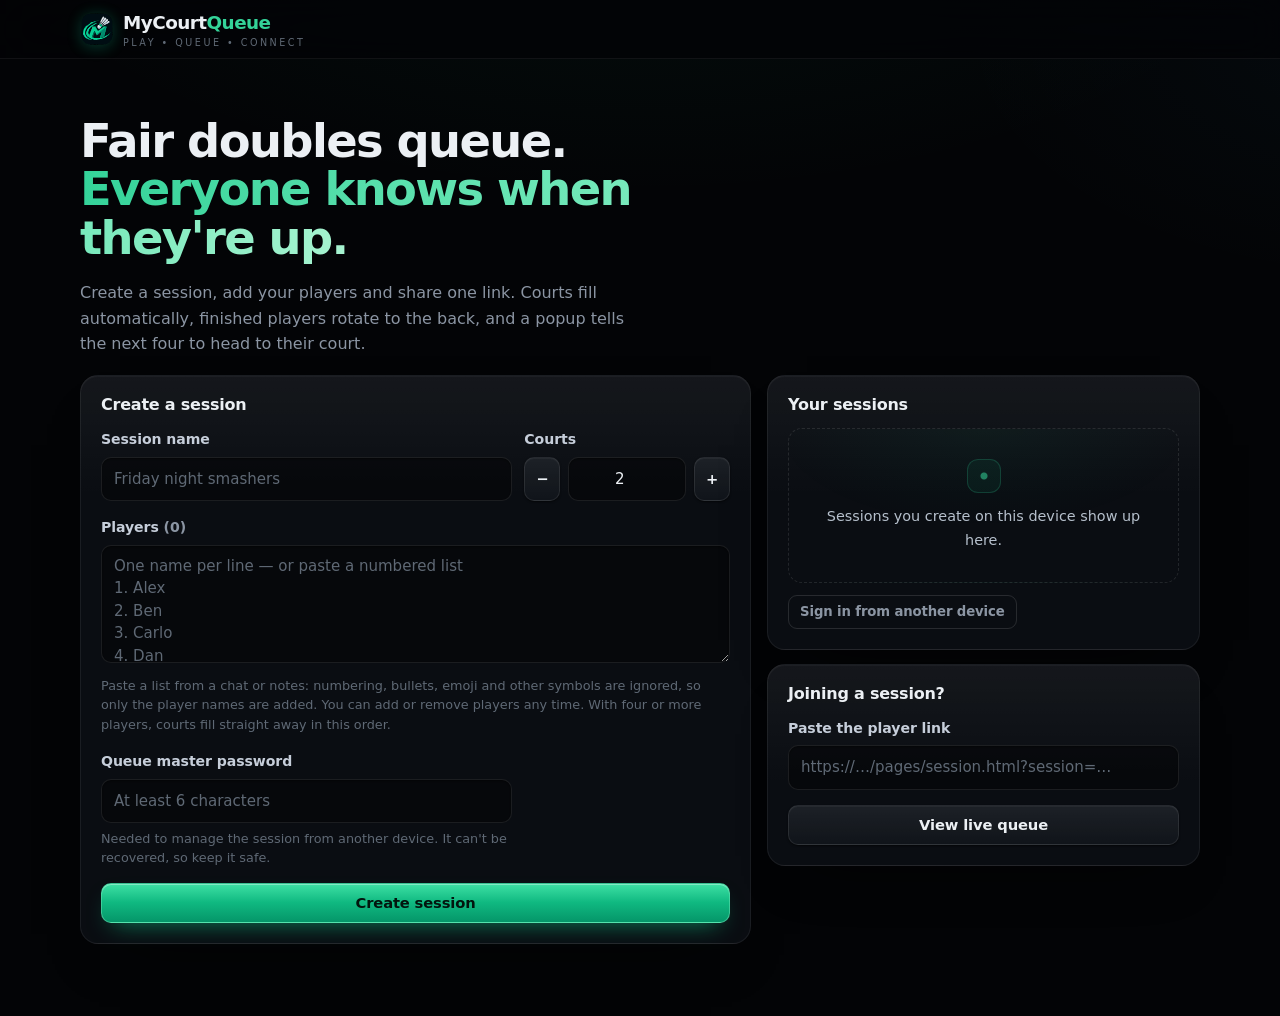
==== commit c5e12696: "Updated UI, mixed the queue list so the team wont end up teaming up with the same players" ====
--- a/index.html
+++ b/index.html
@@ -3,7 +3,7 @@
 <head>
   <meta charset="utf-8">
   <meta name="viewport" content="width=device-width, initial-scale=1, viewport-fit=cover">
-  <meta name="theme-color" content="#0B1220">
+  <meta name="theme-color" content="#030406">
   <title>MyCourtQueue — Badminton Queue Management</title>
   <meta name="description" content="Run a fair doubles queue for your badminton session. Share one link so everyone sees who's up next.">
   <link rel="icon" href="assets/icon.svg" type="image/svg+xml">
@@ -44,8 +44,8 @@
           </div>
           <div class="field">
             <label for="s-players">Players <span class="muted" id="p-count">(0)</span></label>
-            <textarea id="s-players" placeholder="One name per line&#10;Alex&#10;Ben&#10;Carlo&#10;Dan"></textarea>
-            <div class="hint">You can add or remove players any time. With four or more players, courts fill straight away in this order.</div>
+            <textarea id="s-players" placeholder="One name per line — or paste a numbered list&#10;1. Alex&#10;2. Ben&#10;3. Carlo&#10;4. Dan"></textarea>
+            <div class="hint">Paste a list from a chat or notes: numbering, bullets, emoji and other symbols are ignored, so only the player names are added. You can add or remove players any time. With four or more players, courts fill straight away in this order.</div>
           </div>
           <div class="form-grid two field">
             <div>
--- a/css/style.css
+++ b/css/style.css
@@ -1,22 +1,32 @@
-/* CourtQueue — modern dark theme, mobile-first */
+/* CourtQueue — modern near-black theme, mobile-first */
 :root {
-  --bg: #03060C;
-  --navy: #070B13;
-  --slate: #0B1320;
-  --raised: #121D2B;
-  --raised-2: #192739;
-  --emerald: #10B981;
-  --emerald-2: #34D399;
+  /* surfaces: near-black, barely blue */
+  --bg: #030406;
+  --bg-glow: rgba(16, 185, 129, .07);
+  --slate: #0A0D12;
+  --raised: #10141A;
+  --raised-2: #181E26;
+  --line: #1A2029;
+  --border: #1A2029;
+
+  /* accents */
+  --emerald: #059669;
+  --emerald-2: #10B981;
+  --accent: #34D399;
   --mint: #6EE7B7;
-  --yellow: #FBBF24;
-  --text: #F8FAFC;
-  --muted: #94A3B8;
-  --border: #1B293B;
+  --yellow: #F2B84B;
   --danger: #F87171;
-  --radius: 14px;
-  --radius-lg: 20px;
-  --shadow: 0 12px 34px rgba(0, 0, 0, .38);
-  --card-bg: linear-gradient(180deg, rgba(255, 255, 255, .04), rgba(255, 255, 255, 0) 38%), var(--slate);
+
+  /* text */
+  --text: #ECF0F4;
+  --muted: #8B95A3;
+  --dim: #5F6975;
+
+  --radius-lg: 18px;
+  --shadow-sm: 0 1px 2px rgba(0, 0, 0, .6);
+  --card-bg:
+    linear-gradient(180deg, rgba(255, 255, 255, .045), rgba(255, 255, 255, 0) 120px),
+    var(--slate);
   --safe-b: env(safe-area-inset-bottom, 0px);
   color-scheme: dark;
 }
@@ -25,195 +35,260 @@
 body {
   margin: 0; min-height: 100vh; min-height: 100dvh;
   background:
-    radial-gradient(900px 480px at 85% -8%, rgba(16, 185, 129, .13), transparent 62%),
-    radial-gradient(700px 400px at -5% 12%, rgba(59, 130, 246, .07), transparent 60%),
+    radial-gradient(1100px 560px at 50% -18%, var(--bg-glow), transparent 64%),
+    radial-gradient(760px 420px at 110% 4%, rgba(56, 189, 248, .035), transparent 60%),
     var(--bg);
   background-attachment: fixed;
   color: var(--text);
-  font: 15px/1.55 Inter, system-ui, -apple-system, "Segoe UI", Roboto, "Helvetica Neue", Arial, sans-serif;
+  font: 15px/1.6 ui-sans-serif, system-ui, -apple-system, "Segoe UI Variable Text", "Segoe UI", Inter, Roboto, "Helvetica Neue", Arial, sans-serif;
+  font-feature-settings: "cv11", "ss01";
+  -webkit-font-smoothing: antialiased;
   -webkit-tap-highlight-color: transparent;
 }
-h1, h2, h3, h4 { margin: 0 0 .4em; line-height: 1.2; }
-h1 { font-size: clamp(1.45rem, 3.8vw, 2.2rem); font-weight: 800; letter-spacing: -.025em; }
-h2 { font-size: 1.05rem; font-weight: 750; letter-spacing: -.01em; }
-h3 { font-size: .95rem; }
+::selection { background: rgba(52, 211, 153, .28); color: #fff; }
+h1, h2, h3, h4 { margin: 0 0 .4em; line-height: 1.15; letter-spacing: -.022em; }
+h1 { font-size: clamp(1.5rem, 3.6vw, 2.15rem); font-weight: 760; }
+h2 { font-size: 1rem; font-weight: 700; letter-spacing: -.014em; }
+h3 { font-size: .93rem; font-weight: 650; }
 p { margin: 0 0 .8em; }
-a { color: var(--mint); }
+a { color: var(--accent); text-decoration-color: rgba(52, 211, 153, .35); text-underline-offset: 2px; }
+a:hover { color: var(--mint); }
+b, strong { font-weight: 680; }
 .muted { color: var(--muted); }
 .small { font-size: .82rem; }
 .hidden, [hidden] { display: none !important; }
 .sr-only { position: absolute; width: 1px; height: 1px; overflow: hidden; clip: rect(0 0 0 0); white-space: nowrap; }
-:focus-visible { outline: 3px solid var(--yellow); outline-offset: 2px; border-radius: 6px; }
-
-.container { width: 100%; max-width: 1180px; margin: 0 auto; padding: 0 20px; }
+:focus-visible { outline: 2px solid var(--accent); outline-offset: 2px; border-radius: 8px; }
+img, svg { display: block; }
+
+.container { width: 100%; max-width: 1160px; margin: 0 auto; padding: 0 20px; }
 .stack > * + * { margin-top: 14px; }
 .row-flex { display: flex; gap: 8px; align-items: center; flex-wrap: wrap; }
 .spacer { flex: 1; }
 
 /* ---------- header ---------- */
-.site-header { position: sticky; top: 0; z-index: 50; background: rgba(7, 13, 24, .78); backdrop-filter: blur(14px) saturate(1.4); -webkit-backdrop-filter: blur(14px) saturate(1.4); border-bottom: 1px solid rgba(37, 55, 79, .8); padding-top: env(safe-area-inset-top, 0px); }
+.site-header {
+  position: sticky; top: 0; z-index: 50;
+  background: rgba(3, 4, 6, .74);
+  backdrop-filter: blur(20px) saturate(1.6); -webkit-backdrop-filter: blur(20px) saturate(1.6);
+  border-bottom: 1px solid rgba(255, 255, 255, .06);
+  padding-top: env(safe-area-inset-top, 0px);
+}
 .site-header .container { display: flex; align-items: center; gap: 10px; min-height: 58px; padding-top: 7px; padding-bottom: 7px; flex-wrap: wrap; }
-.brand { display: flex; align-items: center; gap: 8px; text-decoration: none; color: var(--text); }
-.brand img { width: 36px; height: 36px; }
-.brand-word { font-size: 1.2rem; font-weight: 800; letter-spacing: -.025em; }
-.brand-word b { color: var(--emerald); font-weight: 800; }
-.brand-tag { display: block; font-size: .64rem; letter-spacing: .24em; text-transform: uppercase; color: var(--muted); margin-top: -4px; }
+.brand { display: flex; align-items: center; gap: 9px; text-decoration: none; color: var(--text); }
+.brand img { width: 34px; height: 34px; opacity: .95; filter: drop-shadow(0 2px 8px rgba(16, 185, 129, .35)); }
+.brand-word { font-size: 1.15rem; font-weight: 720; letter-spacing: -.03em; }
+.brand-word b { color: var(--accent); font-weight: 720; }
+.brand-tag { display: block; font-size: .6rem; letter-spacing: .26em; text-transform: uppercase; color: var(--dim); margin-top: -3px; }
 .session-title { font-weight: 700; max-width: 40ch; overflow: hidden; text-overflow: ellipsis; white-space: nowrap; }
 
 /* ---------- buttons ---------- */
 .btn {
   display: inline-flex; align-items: center; justify-content: center; gap: 8px;
-  min-height: 40px; padding: 7px 15px; border-radius: 11px; border: 1px solid var(--border);
-  background: var(--raised); color: var(--text); font: inherit; font-weight: 650; cursor: pointer; text-decoration: none;
-  transition: background .15s, border-color .15s, transform .08s, box-shadow .15s;
-}
-.btn:hover { border-color: rgba(16, 185, 129, .7); background: var(--raised-2); }
-.btn:active { transform: scale(.98); }
-.btn[disabled], .btn.is-busy { opacity: .5; cursor: not-allowed; transform: none; }
-.btn.primary { background: linear-gradient(180deg, var(--emerald-2), var(--emerald)); border-color: transparent; color: #031a10; box-shadow: 0 6px 18px rgba(16, 185, 129, .28); }
-.btn.primary:hover { filter: brightness(1.06); background: linear-gradient(180deg, var(--emerald-2), var(--emerald)); }
-.btn.warn { background: var(--yellow); border-color: var(--yellow); color: #1a1200; }
-.btn.ghost { background: transparent; }
-.btn.danger { background: transparent; border-color: rgba(248, 113, 113, .45); color: var(--danger); }
-.btn.danger:hover { background: rgba(248, 113, 113, .12); border-color: var(--danger); }
-.btn.sm { min-height: 34px; padding: 4px 11px; font-size: .84rem; border-radius: 9px; }
+  min-height: 40px; padding: 7px 15px; border-radius: 10px;
+  border: 1px solid rgba(255, 255, 255, .09);
+  background: linear-gradient(180deg, rgba(255, 255, 255, .055), rgba(255, 255, 255, 0)), var(--raised);
+  color: var(--text); font: inherit; font-size: .92rem; font-weight: 640; letter-spacing: -.01em;
+  cursor: pointer; text-decoration: none;
+  box-shadow: 0 1px 0 rgba(255, 255, 255, .04) inset, var(--shadow-sm);
+  transition: background .16s, border-color .16s, transform .1s, box-shadow .16s, color .16s;
+}
+.btn:hover {
+  border-color: rgba(255, 255, 255, .16);
+  background: linear-gradient(180deg, rgba(255, 255, 255, .08), rgba(255, 255, 255, 0)), var(--raised-2);
+  transform: translateY(-1px);
+}
+.btn:active { transform: translateY(0) scale(.985); }
+.btn[disabled], .btn.is-busy { opacity: .45; cursor: not-allowed; transform: none; box-shadow: none; }
+.btn.primary {
+  background: linear-gradient(180deg, #3EE0A4 0%, #10B981 48%, #059669 100%);
+  border-color: rgba(110, 231, 183, .5); color: #03150E; font-weight: 720;
+  box-shadow: 0 1px 0 rgba(255, 255, 255, .35) inset, 0 10px 24px -12px rgba(16, 185, 129, .9);
+}
+.btn.primary:hover { filter: brightness(1.07); border-color: rgba(167, 243, 208, .7); }
+.btn.warn { background: linear-gradient(180deg, #F7C96A, #E5A83A); border-color: rgba(242, 184, 75, .55); color: #1A1200; font-weight: 720; }
+.btn.ghost { background: transparent; border-color: rgba(255, 255, 255, .12); box-shadow: none; color: var(--muted); }
+.btn.ghost:hover { background: rgba(255, 255, 255, .05); color: var(--text); }
+.btn.danger { background: transparent; border-color: rgba(248, 113, 113, .35); color: var(--danger); box-shadow: none; }
+.btn.danger:hover { background: rgba(248, 113, 113, .12); border-color: rgba(248, 113, 113, .7); }
+.btn.sm { min-height: 34px; padding: 4px 11px; font-size: .83rem; border-radius: 9px; }
 .btn.icon { min-width: 36px; padding: 4px 7px; }
 .btn.block { width: 100%; }
-.icon-btn { background: none; border: 0; color: var(--muted); font-size: 1.6rem; line-height: 1; cursor: pointer; padding: 4px 10px; border-radius: 8px; }
-.icon-btn:hover { color: var(--text); background: var(--raised); }
+.icon-btn { background: none; border: 0; color: var(--muted); font-size: 1.5rem; line-height: 1; cursor: pointer; padding: 4px 10px; border-radius: 8px; transition: color .15s, background .15s; }
+.icon-btn:hover { color: var(--text); background: rgba(255, 255, 255, .06); }
 
 /* ---------- cards & layout ---------- */
-.card { background: var(--card-bg); border: 1px solid var(--border); border-radius: 18px; padding: 18px; box-shadow: 0 1px 0 rgba(255, 255, 255, .03) inset, 0 8px 24px rgba(0, 0, 0, .18); }
-.card-head { display: flex; align-items: center; gap: 8px; flex-wrap: wrap; margin-bottom: 12px; }
+.card {
+  background: var(--card-bg);
+  border: 1px solid rgba(255, 255, 255, .065);
+  border-radius: var(--radius-lg); padding: 20px;
+  box-shadow: 0 1px 0 rgba(255, 255, 255, .035) inset, 0 30px 60px -40px rgba(0, 0, 0, .9);
+  backdrop-filter: blur(2px);
+}
+.card-head { display: flex; align-items: center; gap: 8px; flex-wrap: wrap; margin-bottom: 14px; }
 .card-head h2 { margin: 0; }
-.page { padding-top: 20px; padding-bottom: 64px; }
+.page { padding-top: 24px; padding-bottom: 72px; }
 .cols { display: grid; gap: 16px; grid-template-columns: 1fr; }
 @media (min-width: 900px) { .cols.two { grid-template-columns: 1.55fr 1fr; align-items: start; } }
-.hero { padding: 30px 0 12px; position: relative; }
-.hero h1 { font-size: clamp(1.8rem, 5vw, 2.8rem); line-height: 1.08; }
-.hero h1 span { background: linear-gradient(90deg, var(--emerald), var(--mint)); -webkit-background-clip: text; background-clip: text; color: transparent !important; }
-.hero p { color: var(--muted); max-width: 58ch; font-size: 1rem; }
+.hero { padding: 34px 0 18px; position: relative; }
+.hero h1 { font-size: clamp(1.9rem, 4.6vw, 2.9rem); line-height: 1.04; letter-spacing: -.035em; max-width: 22ch; }
+.hero h1 span { background: linear-gradient(96deg, var(--accent), var(--mint) 60%, #A7F3D0); -webkit-background-clip: text; background-clip: text; color: transparent !important; }
+.hero p { color: var(--muted); max-width: 56ch; font-size: 1rem; margin-bottom: 0; }
 
 /* ---------- forms ---------- */
-label { display: block; font-weight: 650; font-size: .92rem; margin-bottom: 6px; }
+label { display: block; font-weight: 620; font-size: .88rem; letter-spacing: -.005em; margin-bottom: 6px; color: #C6CEDA; }
 input[type=text], input[type=password], input[type=number], textarea, select {
-  width: 100%; min-height: 42px; background: rgba(8, 15, 27, .55); color: var(--text); border: 1px solid var(--border);
-  border-radius: 10px; padding: 8px 12px; font: inherit; transition: border-color .15s, box-shadow .15s;
-}
-select { appearance: none; -webkit-appearance: none; background-image: url("data:image/svg+xml,%3Csvg xmlns='http://www.w3.org/2000/svg' width='12' height='8' viewBox='0 0 12 8'%3E%3Cpath d='M1 1.5l5 5 5-5' fill='none' stroke='%2394A3B8' stroke-width='2' stroke-linecap='round' stroke-linejoin='round'/%3E%3C/svg%3E"); background-repeat: no-repeat; background-position: right 14px center; padding-right: 38px; }
-textarea { min-height: 120px; resize: vertical; }
-input::placeholder, textarea::placeholder { color: #8291A5; opacity: 1; }
-input:focus, textarea:focus, select:focus { outline: none; border-color: var(--emerald); box-shadow: 0 0 0 3px rgba(16, 185, 129, .25); }
-.field { margin-bottom: 14px; }
-.hint { color: var(--muted); font-size: .82rem; margin-top: 5px; }
+  width: 100%; min-height: 42px;
+  background: rgba(0, 0, 0, .38); color: var(--text);
+  border: 1px solid rgba(255, 255, 255, .085);
+  border-radius: 10px; padding: 9px 12px; font: inherit; font-size: .94rem;
+  transition: border-color .16s, box-shadow .16s, background .16s;
+  box-shadow: 0 1px 2px rgba(0, 0, 0, .45) inset;
+}
+select { appearance: none; -webkit-appearance: none; background-image: url("data:image/svg+xml,%3Csvg xmlns='http://www.w3.org/2000/svg' width='12' height='8' viewBox='0 0 12 8'%3E%3Cpath d='M1 1.5l5 5 5-5' fill='none' stroke='%238B95A3' stroke-width='2' stroke-linecap='round' stroke-linejoin='round'/%3E%3C/svg%3E"); background-repeat: no-repeat; background-position: right 14px center; padding-right: 38px; }
+textarea { min-height: 118px; resize: vertical; line-height: 1.5; }
+input::placeholder, textarea::placeholder { color: var(--dim); opacity: 1; }
+input:hover, textarea:hover, select:hover { border-color: rgba(255, 255, 255, .14); }
+input:focus, textarea:focus, select:focus { outline: none; background: rgba(0, 0, 0, .55); border-color: rgba(52, 211, 153, .65); box-shadow: 0 0 0 3px rgba(16, 185, 129, .14); }
+.field { margin-bottom: 15px; }
+.check { display: inline-flex; align-items: center; gap: 7px; margin: 0; font-weight: 560; font-size: .85rem; color: var(--muted); cursor: pointer; }
+.check input { width: 16px; height: 16px; min-height: 0; margin: 0; flex: none; accent-color: var(--emerald-2); cursor: pointer; }
+.hint { color: var(--dim); font-size: .8rem; line-height: 1.55; margin-top: 6px; }
 .form-grid { display: grid; gap: 12px; grid-template-columns: 1fr; }
 @media (min-width: 640px) { .form-grid.two { grid-template-columns: 2fr 1fr; } }
 .stepper { display: flex; gap: 8px; }
-.stepper input { text-align: center; }
+.stepper input { text-align: center; font-variant-numeric: tabular-nums; }
 .copy-box { display: flex; gap: 7px; }
-.copy-box input { flex: 1; font-size: .88rem; min-width: 0; }
+.copy-box input { flex: 1; font-size: .86rem; min-width: 0; }
 
 /* ---------- pills ---------- */
-.pill { display: inline-flex; align-items: center; gap: 6px; padding: 3px 11px; border-radius: 999px; font-size: .72rem; font-weight: 750; letter-spacing: .05em; border: 1px solid transparent; white-space: nowrap; }
-.pill .dot { width: 7px; height: 7px; border-radius: 50%; background: var(--emerald-2); animation: pulse 2s infinite; }
-.pill-green { background: rgba(16, 185, 129, .14); color: var(--mint); border-color: rgba(16, 185, 129, .4); }
-.pill-yellow { background: rgba(251, 191, 36, .14); color: var(--yellow); border-color: rgba(251, 191, 36, .45); }
-.pill-gray { background: rgba(148, 163, 184, .08); color: var(--muted); border-color: var(--border); }
-.pill-red { background: rgba(248, 113, 113, .12); color: var(--danger); border-color: rgba(248, 113, 113, .4); }
-.live-dot { width: 8px; height: 8px; border-radius: 50%; background: var(--emerald); box-shadow: 0 0 0 0 rgba(16, 185, 129, .7); animation: pulse 2s infinite; }
-.live-dot.off { background: var(--muted); animation: none; }
-@keyframes pulse { 70% { box-shadow: 0 0 0 8px rgba(16, 185, 129, 0); } 100% { box-shadow: 0 0 0 0 rgba(16, 185, 129, 0); } }
+.pill { display: inline-flex; align-items: center; gap: 6px; padding: 3px 10px; border-radius: 999px; font-size: .68rem; font-weight: 720; letter-spacing: .09em; text-transform: uppercase; border: 1px solid transparent; white-space: nowrap; }
+.pill .dot { width: 6px; height: 6px; border-radius: 50%; background: var(--accent); animation: pulse 2.2s infinite; }
+.pill-green { background: rgba(16, 185, 129, .1); color: var(--mint); border-color: rgba(16, 185, 129, .28); }
+.pill-yellow { background: rgba(242, 184, 75, .1); color: var(--yellow); border-color: rgba(242, 184, 75, .3); }
+.pill-gray { background: rgba(255, 255, 255, .04); color: var(--muted); border-color: rgba(255, 255, 255, .09); }
+.pill-red { background: rgba(248, 113, 113, .1); color: var(--danger); border-color: rgba(248, 113, 113, .3); }
+.live-dot { width: 7px; height: 7px; border-radius: 50%; background: var(--accent); box-shadow: 0 0 12px rgba(52, 211, 153, .9); animation: pulse 2.2s infinite; }
+.live-dot.off { background: var(--dim); box-shadow: none; animation: none; }
+@keyframes pulse { 70% { box-shadow: 0 0 0 7px rgba(16, 185, 129, 0); } 100% { box-shadow: 0 0 0 0 rgba(16, 185, 129, 0); } }
 
 /* ---------- session header ---------- */
-.session-top { display: flex; align-items: flex-end; justify-content: space-between; gap: 14px 20px; flex-wrap: wrap; margin-bottom: 16px; }
+.session-top { display: flex; align-items: flex-end; justify-content: space-between; gap: 14px 20px; flex-wrap: wrap; margin-bottom: 18px; }
 .session-title-row { display: flex; align-items: center; gap: 12px; min-width: 0; flex: 1 1 260px; }
 .session-title-row h1 { margin: 0; overflow-wrap: anywhere; }
 .me-picker { flex: 0 1 280px; min-width: 200px; }
-.me-picker label { margin-bottom: 4px; }
+.me-picker label { margin-bottom: 4px; font-size: .78rem; }
 
 /* ---------- tabs (segmented control; bottom bar on phones) ---------- */
-.tabs { display: inline-flex; gap: 4px; padding: 4px; background: rgba(8, 15, 27, .6); border: 1px solid var(--border); border-radius: 14px; margin: 4px 0 20px; max-width: 100%; overflow-x: auto; }
-.tab { display: inline-flex; align-items: center; gap: 7px; background: none; border: 0; color: var(--muted); font: inherit; font-weight: 700; padding: 8px 15px; cursor: pointer; border-radius: 9px; white-space: nowrap; min-height: 40px; transition: background .15s, color .15s; }
-.tab:hover { color: var(--text); }
-.tab[aria-selected=true] { color: var(--text); background: linear-gradient(180deg, rgba(16, 185, 129, .28), rgba(16, 185, 129, .16)); box-shadow: inset 0 0 0 1px rgba(16, 185, 129, .45); }
-.tab .ti { display: none; width: 22px; height: 22px; fill: none; stroke: currentColor; stroke-width: 1.8; stroke-linecap: round; stroke-linejoin: round; }
+.tabs {
+  display: inline-flex; gap: 3px; padding: 4px;
+  background: rgba(255, 255, 255, .028);
+  border: 1px solid rgba(255, 255, 255, .06);
+  border-radius: 13px; margin: 4px 0 22px; max-width: 100%; overflow-x: auto;
+  scrollbar-width: none;
+}
+.tabs::-webkit-scrollbar { display: none; }
+.tab { display: inline-flex; align-items: center; gap: 7px; background: none; border: 0; color: var(--muted); font: inherit; font-size: .88rem; font-weight: 620; letter-spacing: -.01em; padding: 8px 14px; cursor: pointer; border-radius: 9px; white-space: nowrap; min-height: 38px; transition: color .16s, background .16s, box-shadow .16s; }
+.tab:hover { color: var(--text); background: rgba(255, 255, 255, .04); }
+.tab[aria-selected=true] {
+  color: #FFF; background: linear-gradient(180deg, #1D242D, #14181F);
+  box-shadow: 0 1px 0 rgba(255, 255, 255, .07) inset, 0 1px 2px rgba(0, 0, 0, .7), 0 0 0 1px rgba(52, 211, 153, .22);
+}
+.tab[aria-selected=true] .ti { color: var(--accent); }
+.tab .ti { display: none; width: 21px; height: 21px; fill: none; stroke: currentColor; stroke-width: 1.7; stroke-linecap: round; stroke-linejoin: round; }
 .tl-short { display: none; }
 
 /* ---------- courts ---------- */
 .courts { display: grid; gap: 14px; grid-template-columns: repeat(auto-fill, minmax(min(100%, 320px), 1fr)); }
-.court-card { background: var(--card-bg); border: 1px solid var(--border); border-radius: 18px; padding: 12px; display: flex; flex-direction: column; gap: 8px; box-shadow: 0 8px 24px rgba(0, 0, 0, .2); }
-.court-card.live { border-color: rgba(16, 185, 129, .5); box-shadow: 0 0 0 1px rgba(16, 185, 129, .14), 0 10px 30px rgba(16, 185, 129, .08); }
-.court-card.free { border-style: dashed; }
-.court-head { display: flex; align-items: center; justify-content: space-between; gap: 8px; padding: 0 2px; }
-.court-no { font-weight: 800; font-size: 1.1rem; letter-spacing: -.01em; }
+.court-card {
+  background: var(--card-bg); border: 1px solid rgba(255, 255, 255, .06);
+  border-radius: var(--radius-lg); padding: 12px; display: flex; flex-direction: column; gap: 9px;
+  box-shadow: 0 1px 0 rgba(255, 255, 255, .03) inset, 0 24px 48px -36px rgba(0, 0, 0, .95);
+  transition: border-color .2s, box-shadow .2s;
+}
+.court-card.live { border-color: rgba(16, 185, 129, .32); box-shadow: 0 0 40px -18px rgba(16, 185, 129, .5), 0 24px 48px -36px #000; }
+.court-card.free { border-style: dashed; border-color: rgba(255, 255, 255, .08); }
+.court-head { display: flex; align-items: center; justify-content: space-between; gap: 8px; padding: 2px 4px 0; }
+.court-no { font-weight: 720; font-size: .98rem; letter-spacing: -.01em; }
 
 /* the drawn court */
-.court-draw { position: relative; margin: 0; aspect-ratio: 706 / 341; container-type: inline-size; border-radius: 14px; overflow: hidden; box-shadow: 0 10px 24px rgba(0, 0, 0, .35); }
+.court-draw { position: relative; margin: 0; aspect-ratio: 706 / 341; container-type: inline-size; border-radius: 12px; overflow: hidden; box-shadow: 0 10px 26px -12px rgba(0, 0, 0, .9), 0 0 0 1px rgba(0, 0, 0, .6); }
 .court-svg { position: absolute; inset: 0; width: 100%; height: 100%; display: block; }
-.cs-surround { fill: #0A4A37; }
-.cs-floor { fill: #0E8A62; }
-.cs-lines { fill: none; stroke: rgba(255, 255, 255, .86); stroke-width: 2.6; stroke-linecap: square; }
-.net-shadow { stroke: rgba(0, 0, 0, .28); stroke-width: 14; }
-.net-body { stroke: #F1F5F9; stroke-width: 5; stroke-dasharray: 3 3; }
-.cs-net circle { fill: #F1F5F9; stroke: rgba(0, 0, 0, .35); stroke-width: 1.5; }
+.cs-surround { fill: #061A16; }
+.cs-floor { fill: #095440; }
+.cs-lines { fill: none; stroke: rgba(255, 255, 255, .58); stroke-width: 2.6; stroke-linecap: square; }
+.net-shadow { stroke: rgba(0, 0, 0, .45); stroke-width: 14; }
+.net-body { stroke: #E2E8F0; stroke-width: 5; stroke-dasharray: 3 3; }
+.cs-net circle { fill: #E2E8F0; stroke: rgba(0, 0, 0, .5); stroke-width: 1.5; }
 .pchip {
   position: absolute; transform: translate(-50%, -50%); max-width: 41%; text-align: center;
-  padding: .42em .8em; border-radius: 999px; font-weight: 750; line-height: 1.15;
-  font-size: 12.5px; font-size: clamp(12px, 4.3cqw, 18px);
-  color: #F8FAFC; background: rgba(6, 18, 30, .82); border: 1.5px solid rgba(255, 255, 255, .32);
-  box-shadow: 0 4px 12px rgba(0, 0, 0, .35); backdrop-filter: blur(3px); -webkit-backdrop-filter: blur(3px);
+  padding: .42em .8em; border-radius: 999px; font-weight: 700; line-height: 1.15;
+  font-size: 12.5px; font-size: clamp(12px, 4.3cqw, 18px); letter-spacing: -.01em;
+  color: #F4F8FB; background: rgba(3, 7, 10, .82); border: 1px solid rgba(255, 255, 255, .22);
+  box-shadow: 0 6px 16px rgba(0, 0, 0, .55); backdrop-filter: blur(6px); -webkit-backdrop-filter: blur(6px);
   overflow-wrap: anywhere;
 }
 .pchip > .pchip-name { display: -webkit-box; -webkit-line-clamp: 2; -webkit-box-orient: vertical; overflow: hidden; }
 .pchip .games-count { display: block; margin-top: 2px; font-size: .72em; }
-.pchip.me { background: var(--yellow); color: #1a1200; border-color: #fff; }
+.pchip.me { background: linear-gradient(180deg, #F7C96A, #E5A83A); color: #1A1200; border-color: rgba(255, 255, 255, .45); }
 .pchip.a1 { left: 26.3%; top: 27.6%; } .pchip.a2 { left: 26.3%; top: 72.4%; }
 .pchip.b1 { left: 73.7%; top: 27.6%; } .pchip.b2 { left: 73.7%; top: 72.4%; }
-.court-draw.is-empty .court-svg { opacity: .5; filter: saturate(.5); }
-.court-empty { position: absolute; left: 50%; top: 50%; transform: translate(-50%, -50%); padding: .55em 1.15em; border-radius: 999px; font-weight: 700; font-size: clamp(12px, 3.6cqw, 16px); color: #E2E8F0; background: rgba(6, 14, 26, .9); border: 1px solid rgba(226, 232, 240, .2); box-shadow: 0 4px 14px rgba(0, 0, 0, .22); white-space: nowrap; }
-.court-teams { display: grid; grid-template-columns: 1fr auto 1fr; gap: 8px; align-items: center; font-size: .7rem; color: var(--muted); text-transform: uppercase; letter-spacing: .13em; font-weight: 750; padding: 0 6px; }
+.court-draw.is-empty .court-svg { opacity: .4; filter: saturate(.35) brightness(.85); }
+.court-empty { position: absolute; left: 50%; top: 50%; transform: translate(-50%, -50%); padding: .55em 1.15em; border-radius: 999px; font-weight: 650; font-size: clamp(12px, 3.6cqw, 16px); color: #D7DEE7; background: rgba(3, 6, 9, .9); border: 1px solid rgba(255, 255, 255, .12); box-shadow: 0 4px 14px rgba(0, 0, 0, .5); white-space: nowrap; }
+.court-teams { display: grid; grid-template-columns: 1fr auto 1fr; gap: 8px; align-items: center; font-size: .66rem; color: var(--dim); text-transform: uppercase; letter-spacing: .16em; font-weight: 700; padding: 0 6px; }
 .court-teams > span:first-child { text-align: left; } .court-teams > span:last-child { text-align: right; }
-.court-meta { color: var(--muted); font-size: .8rem; letter-spacing: 0; text-transform: none; font-weight: 600; text-align: center; }
-.court-avail { color: var(--muted); font-size: .9rem; text-align: center; }
+.court-meta { color: var(--muted); font-size: .78rem; letter-spacing: 0; text-transform: none; font-weight: 600; text-align: center; }
+.court-avail { color: var(--muted); font-size: .88rem; text-align: center; padding: 6px 0; }
 .court-actions { display: flex; flex-wrap: wrap; gap: 8px; margin-top: auto; }
 
 /* legacy team list (kept for modals/other views) */
 .teams { display: grid; grid-template-columns: 1fr auto 1fr; gap: 10px; align-items: center; }
 .team { list-style: none; margin: 0; padding: 0; display: grid; gap: 6px; }
-.team li { background: var(--raised); border: 1px solid var(--border); border-radius: 10px; padding: 8px 10px; font-weight: 600; overflow-wrap: anywhere; }
-.team li.me, .q-item.me { border-color: var(--yellow); box-shadow: 0 0 0 2px rgba(251, 191, 36, .28); }
-.team-label { font-size: .68rem; color: var(--muted); text-transform: uppercase; letter-spacing: .14em; margin-bottom: 6px; font-weight: 750; }
-.vs { color: var(--emerald); font-weight: 800; font-size: .85rem; }
+.team li { background: var(--raised); border: 1px solid rgba(255, 255, 255, .07); border-radius: 10px; padding: 8px 10px; font-weight: 600; overflow-wrap: anywhere; }
+.team li.me, .q-item.me { border-color: rgba(242, 184, 75, .65); box-shadow: 0 0 0 2px rgba(242, 184, 75, .14); }
+.team-label { font-size: .64rem; color: var(--dim); text-transform: uppercase; letter-spacing: .16em; margin-bottom: 6px; font-weight: 700; }
+.vs { color: var(--accent); font-weight: 760; font-size: .8rem; }
 
 /* ---------- queue (paired into upcoming matches) ---------- */
-.qgroups { display: grid; gap: 12px; }
-.qgroup { background: rgba(8, 15, 27, .45); border: 1px solid var(--border); border-radius: 16px; padding: 12px; }
-.qgroup.next { border-color: rgba(251, 191, 36, .55); background: linear-gradient(180deg, rgba(251, 191, 36, .09), rgba(251, 191, 36, .02)); box-shadow: 0 0 0 1px rgba(251, 191, 36, .1); }
+.qgroups { display: grid; gap: 10px; }
+.qgroup {
+  background: rgba(255, 255, 255, .018);
+  border: 1px solid rgba(255, 255, 255, .055);
+  border-radius: 14px; padding: 12px;
+  transition: border-color .2s, background .2s;
+}
+.qgroup.next { border-color: rgba(242, 184, 75, .38); background: linear-gradient(180deg, rgba(242, 184, 75, .07), rgba(242, 184, 75, .012)); box-shadow: 0 0 0 1px rgba(242, 184, 75, .06), 0 18px 40px -34px rgba(242, 184, 75, .5); }
 .qgroup.partial { border-style: dashed; }
 .qg-head { display: flex; align-items: center; gap: 10px; margin-bottom: 10px; }
-.qg-no { width: 24px; height: 24px; border-radius: 8px; display: grid; place-items: center; background: var(--raised-2); color: var(--muted); font-weight: 800; font-size: .8rem; flex: none; }
-.qgroup.next .qg-no { background: var(--yellow); color: #1a1200; }
-.qg-title { font-weight: 750; flex: 1; min-width: 0; }
+.qg-no { width: 24px; height: 24px; border-radius: 7px; display: grid; place-items: center; background: rgba(255, 255, 255, .055); color: var(--muted); font-weight: 720; font-size: .76rem; flex: none; font-variant-numeric: tabular-nums; }
+.qgroup.next .qg-no { background: linear-gradient(180deg, #F7C96A, #E5A83A); color: #1A1200; }
+.qg-title { font-weight: 680; font-size: .92rem; flex: 1; min-width: 0; letter-spacing: -.01em; }
 .qg-teams { display: grid; grid-template-columns: 1fr auto 1fr; gap: 10px; align-items: start; }
 .qvs { align-self: center; }
 .qgroup .avatar { display: none; }
 [data-panel=board] .qgroup .avatar { display: grid; }
 .qteam { min-width: 0; }
-.qvs { color: var(--emerald); font-weight: 800; font-size: .78rem; letter-spacing: .06em; }
-.queue { list-style: none; margin: 0; padding: 0; display: grid; gap: 6px; }
-.q-item { display: flex; align-items: center; gap: 8px; background: var(--raised); border: 1px solid var(--border); border-radius: 12px; padding: 7px 9px; min-width: 0; }
-.q-item.slot { background: transparent; border-style: dashed; color: var(--muted); }
-.q-item.slot .q-name { font-weight: 500; font-size: .9rem; }
-.pos { min-width: 26px; height: 26px; border-radius: 50%; display: grid; place-items: center; background: var(--navy); color: var(--muted); font-weight: 800; font-size: .78rem; flex: none; }
-.qgroup.next .pos { background: var(--yellow); color: #1a1200; }
-.avatar { width: 32px; height: 32px; border-radius: 50%; background: rgba(16, 185, 129, .18); color: var(--mint); display: grid; place-items: center; font-weight: 800; font-size: .76rem; flex: none; }
-.q-name { flex: 1; font-weight: 650; overflow-wrap: break-word; word-break: normal; min-width: 0; line-height: 1.25; }
-.games-count { flex: none; color: var(--muted); font-size: .72rem; font-weight: 650; white-space: nowrap; }
-.pchip .games-count { color: inherit; opacity: .82; }
+.qvs { color: var(--dim); font-weight: 760; font-size: .7rem; letter-spacing: .1em; text-transform: uppercase; }
+.queue { list-style: none; margin: 0; padding: 0; display: grid; gap: 5px; }
+.q-item { display: flex; align-items: center; gap: 9px; background: rgba(255, 255, 255, .032); border: 1px solid rgba(255, 255, 255, .05); border-radius: 10px; padding: 8px 10px; min-width: 0; }
+.q-item.slot { background: transparent; border-style: dashed; border-color: rgba(255, 255, 255, .07); color: var(--dim); }
+.q-item.slot .q-name { font-weight: 500; font-size: .88rem; }
+.pos { min-width: 24px; height: 24px; border-radius: 50%; display: grid; place-items: center; background: rgba(0, 0, 0, .45); color: var(--dim); font-weight: 720; font-size: .74rem; flex: none; font-variant-numeric: tabular-nums; }
+.qgroup.next .pos { background: linear-gradient(180deg, #F7C96A, #E5A83A); color: #1A1200; }
+.avatar { width: 30px; height: 30px; border-radius: 50%; background: rgba(16, 185, 129, .1); border: 1px solid rgba(16, 185, 129, .18); color: var(--mint); display: grid; place-items: center; font-weight: 700; font-size: .73rem; flex: none; }
+.q-name { flex: 1; font-weight: 620; font-size: .93rem; overflow-wrap: break-word; word-break: normal; min-width: 0; line-height: 1.3; }
+.games-count { flex: none; color: var(--dim); font-size: .71rem; font-weight: 620; white-space: nowrap; font-variant-numeric: tabular-nums; }
+.pchip .games-count { color: inherit; opacity: .8; }
+.prio-badge { flex: none; padding: 2px 7px; border-radius: 999px; background: rgba(242, 184, 75, .1); border: 1px solid rgba(242, 184, 75, .32); color: var(--yellow); font-size: .65rem; font-weight: 700; letter-spacing: .02em; white-space: nowrap; }
 .q-actions { display: flex; gap: 4px; flex-wrap: wrap; }
-.empty { color: #B8C4D4; text-align: center; padding: 24px 16px; border: 1px solid rgba(148, 163, 184, .16); border-radius: 16px; background: linear-gradient(145deg, rgba(25, 39, 57, .58), rgba(11, 19, 32, .4)); }
-.empty::before { content: ""; display: block; width: 34px; height: 34px; margin: 0 auto 10px; border: 1px solid rgba(110, 231, 183, .28); border-radius: 12px; background: radial-gradient(circle at center, rgba(110, 231, 183, .62) 0 3px, transparent 4px), rgba(16, 185, 129, .1); box-shadow: 0 0 20px rgba(16, 185, 129, .08); }
-.counts { display: flex; gap: 8px; flex-wrap: wrap; margin-bottom: 14px; }
+.empty {
+  color: #B6C0CC; text-align: center; padding: 30px 18px;
+  border: 1px dashed rgba(255, 255, 255, .1); border-radius: 14px;
+  background: radial-gradient(300px 140px at 50% 0%, rgba(16, 185, 129, .05), transparent 70%);
+  font-size: .9rem;
+}
+.empty::before { content: ""; display: block; width: 32px; height: 32px; margin: 0 auto 12px; border: 1px solid rgba(52, 211, 153, .2); border-radius: 11px; background: radial-gradient(circle at center, rgba(52, 211, 153, .55) 0 3px, transparent 4px), rgba(16, 185, 129, .07); }
+.counts { display: flex; gap: 7px; flex-wrap: wrap; margin-bottom: 14px; }
 
 /* admin: wider queue rows */
 [data-panel=board] .qg-teams { grid-template-columns: 1fr; }
@@ -223,76 +298,81 @@
 
 /* ---------- stats ---------- */
 .stat-head, .stat-row > summary { display: grid; grid-template-columns: 30px minmax(0, 1fr) 44px 38px 38px 78px; gap: 6px; align-items: center; padding: 10px 8px; }
-.stat-head { color: var(--muted); font-size: .7rem; text-transform: uppercase; letter-spacing: .1em; font-weight: 750; border-bottom: 1px solid var(--border); }
-.stat-row { border-bottom: 1px solid var(--border); }
-.stat-row > summary { cursor: pointer; list-style: none; min-height: 46px; border-radius: 10px; }
+.stat-head { color: var(--dim); font-size: .66rem; text-transform: uppercase; letter-spacing: .14em; font-weight: 720; border-bottom: 1px solid rgba(255, 255, 255, .07); }
+.stat-row { border-bottom: 1px solid rgba(255, 255, 255, .045); }
+.stat-row > summary { cursor: pointer; list-style: none; min-height: 46px; border-radius: 9px; transition: background .15s; }
 .stat-row > summary::-webkit-details-marker { display: none; }
 .stat-row > summary:hover { background: rgba(255, 255, 255, .03); }
-.stat-row.me > summary { background: rgba(251, 191, 36, .09); }
+.stat-row.me > summary { background: rgba(242, 184, 75, .06); }
 .stat-row .num { text-align: center; font-variant-numeric: tabular-nums; }
-.stat-row .pname { font-weight: 650; overflow: hidden; text-overflow: ellipsis; white-space: nowrap; }
-.bar { height: 6px; border-radius: 3px; background: var(--raised); overflow: hidden; margin-top: 3px; }
-.bar > i { display: block; height: 100%; background: linear-gradient(90deg, var(--emerald), var(--mint)); }
-.rate { text-align: right; font-weight: 700; font-variant-numeric: tabular-nums; }
+.stat-row .pname { font-weight: 620; overflow: hidden; text-overflow: ellipsis; white-space: nowrap; }
+.bar { height: 5px; border-radius: 3px; background: rgba(255, 255, 255, .05); overflow: hidden; margin-top: 4px; }
+.bar > i { display: block; height: 100%; border-radius: 3px; background: linear-gradient(90deg, var(--emerald), var(--accent)); }
+.rate { text-align: right; font-weight: 680; font-variant-numeric: tabular-nums; }
 .history { list-style: none; margin: 0; padding: 4px 8px 14px 38px; display: grid; gap: 6px; }
-.history li { display: flex; gap: 8px; align-items: baseline; flex-wrap: wrap; font-size: .9rem; }
-.res { display: inline-grid; place-items: center; width: 24px; height: 24px; border-radius: 7px; font-weight: 800; font-size: .8rem; flex: none; }
-.res.W { background: rgba(16, 185, 129, .2); color: var(--mint); }
-.res.L { background: rgba(248, 113, 113, .15); color: var(--danger); }
+.history li { display: flex; gap: 8px; align-items: baseline; flex-wrap: wrap; font-size: .88rem; }
+.res { display: inline-grid; place-items: center; width: 22px; height: 22px; border-radius: 6px; font-weight: 760; font-size: .76rem; flex: none; }
+.res.W { background: rgba(16, 185, 129, .14); color: var(--mint); }
+.res.L { background: rgba(248, 113, 113, .12); color: var(--danger); }
 
 /* ---------- results ---------- */
-.result { padding: 12px 0; border-bottom: 1px solid var(--border); display: grid; gap: 4px; }
+.result { padding: 12px 0; border-bottom: 1px solid rgba(255, 255, 255, .05); display: grid; gap: 4px; }
 .result:last-child { border-bottom: 0; }
-.result .vsline { font-weight: 650; overflow-wrap: anywhere; }
+.result .vsline { font-weight: 620; overflow-wrap: anywhere; }
 .winner { color: var(--mint); }
-.result.cancelled { opacity: .6; }
+.result.cancelled { opacity: .5; }
 
 /* ---------- admin player list ---------- */
 .plist { display: grid; gap: 8px; }
-.prow { display: flex; flex-direction: column; align-items: stretch; gap: 12px; background: var(--raised); border: 1px solid var(--border); border-radius: 14px; padding: 12px 14px; }
+.prow { display: flex; flex-direction: column; align-items: stretch; gap: 12px; background: rgba(255, 255, 255, .025); border: 1px solid rgba(255, 255, 255, .055); border-radius: 12px; padding: 12px 14px; }
 .session-summary { display: grid; flex: 1; gap: 3px; min-width: 0; overflow-wrap: anywhere; text-align: center; }
-.session-summary > b { display: block; line-height: 1.3; }
+.session-summary > b { display: block; line-height: 1.35; }
 .session-actions { display: flex; align-items: center; justify-content: center; gap: 8px; flex-wrap: wrap; }
 
 /* ---------- announcements ---------- */
 .announce { list-style: none; margin: 0; padding: 0; display: grid; gap: 8px; }
-.announce li { font-size: .92rem; padding: 9px 12px; background: var(--raised); border-left: 3px solid var(--yellow); border-radius: 10px; }
-.announce time { color: var(--muted); font-size: .74rem; display: block; }
+.announce li { font-size: .9rem; padding: 10px 12px; background: rgba(242, 184, 75, .045); border-left: 2px solid rgba(242, 184, 75, .7); border-radius: 0 10px 10px 0; }
+.announce time { color: var(--dim); font-size: .72rem; display: block; margin-top: 2px; }
 
 /* ---------- banner & toasts ---------- */
-.banner { background: rgba(251, 191, 36, .12); border: 1px solid rgba(251, 191, 36, .5); color: var(--yellow); border-radius: 14px; padding: 11px 15px; margin-bottom: 14px; font-weight: 600; }
-.banner.error { background: rgba(248, 113, 113, .1); border-color: rgba(248, 113, 113, .5); color: var(--danger); }
+.banner { background: rgba(242, 184, 75, .07); border: 1px solid rgba(242, 184, 75, .3); color: var(--yellow); border-radius: 12px; padding: 11px 14px; margin-bottom: 14px; font-weight: 560; font-size: .9rem; }
+.banner.error { background: rgba(248, 113, 113, .07); border-color: rgba(248, 113, 113, .3); color: var(--danger); }
 .toasts { position: fixed; left: 50%; bottom: calc(18px + var(--safe-b)); transform: translateX(-50%); z-index: 3000; display: grid; gap: 8px; width: min(92vw, 440px); pointer-events: none; }
-.toast { pointer-events: auto; background: var(--raised-2); border: 1px solid var(--border); border-left: 4px solid var(--emerald); border-radius: 14px; padding: 12px 14px; box-shadow: var(--shadow); animation: slide-up .25s ease-out; }
+.toast {
+  pointer-events: auto; background: linear-gradient(180deg, #1A2029, #11161C);
+  border: 1px solid rgba(255, 255, 255, .08); border-left: 3px solid var(--accent);
+  border-radius: 12px; padding: 12px 14px; font-size: .91rem;
+  box-shadow: 0 30px 60px -20px rgba(0, 0, 0, .95); animation: slide-up .22s ease-out;
+}
 .toast.error { border-left-color: var(--danger); }
 .toast.warn { border-left-color: var(--yellow); }
 @keyframes slide-up { from { opacity: 0; transform: translateY(10px); } to { opacity: 1; transform: none; } }
 
 /* ---------- modal ---------- */
-.modal-backdrop { position: fixed; inset: 0; z-index: 2000; background: rgba(4, 8, 16, .74); backdrop-filter: blur(3px); display: grid; place-items: center; padding: 16px; animation: fade .15s ease-out; }
-.modal { width: min(560px, 100%); max-height: 92vh; max-height: 92dvh; overflow: auto; background: var(--slate); border: 1px solid var(--border); border-radius: 22px; box-shadow: var(--shadow); animation: pop .22s ease-out; }
+.modal-backdrop { position: fixed; inset: 0; z-index: 2000; background: rgba(1, 2, 3, .8); backdrop-filter: blur(4px); display: grid; place-items: center; padding: 16px; animation: fade .15s ease-out; }
+.modal { width: min(560px, 100%); max-height: 92vh; max-height: 92dvh; overflow: auto; background: linear-gradient(180deg, #0E1218, #090C10); border: 1px solid rgba(255, 255, 255, .09); border-radius: 18px; box-shadow: 0 40px 80px -20px #000, 0 0 0 1px rgba(0, 0, 0, .8); animation: pop .22s ease-out; }
 .modal-head { display: flex; align-items: center; justify-content: space-between; padding: 18px 20px 0; }
-.modal-head h2 { margin: 0; }
+.modal-head h2 { margin: 0; font-size: 1.05rem; }
 .modal-body { padding: 14px 20px; }
-.modal-foot { display: flex; gap: 8px; justify-content: flex-end; flex-wrap: wrap; padding: 0 20px 20px; }
+.modal-foot { display: flex; gap: 8px; justify-content: flex-end; flex-wrap: wrap; padding: 4px 20px 20px; }
 .winner-pick { display: grid; grid-template-columns: 1fr 1fr; gap: 10px; }
 .winner-pick label { margin: 0; cursor: pointer; }
 .winner-pick input { position: absolute; opacity: 0; }
-.winner-pick span { display: block; text-align: center; padding: 12px 8px; border: 2px solid var(--border); background: var(--raised); border-radius: 14px; font-weight: 700; }
-.winner-pick small { display: block; color: var(--muted); font-weight: 500; overflow-wrap: anywhere; }
-.winner-pick input:checked + span { border-color: var(--emerald); background: rgba(16, 185, 129, .15); }
-.winner-pick input:focus-visible + span { outline: 3px solid var(--yellow); }
+.winner-pick span { display: block; text-align: center; padding: 13px 8px; border: 1px solid rgba(255, 255, 255, .09); background: rgba(255, 255, 255, .03); border-radius: 12px; font-weight: 680; transition: border-color .15s, background .15s; }
+.winner-pick small { display: block; color: var(--muted); font-weight: 500; font-size: .76rem; overflow-wrap: anywhere; margin-top: 3px; }
+.winner-pick input:checked + span { border-color: rgba(52, 211, 153, .7); background: rgba(16, 185, 129, .12); box-shadow: 0 0 0 1px rgba(52, 211, 153, .2); }
+.winner-pick input:focus-visible + span { outline: 2px solid var(--accent); outline-offset: 2px; }
 .score-row { display: grid; grid-template-columns: 1fr auto 1fr; gap: 8px; align-items: end; }
 .slots { display: grid; gap: 8px; }
-.slot-team { font-size: .7rem; text-transform: uppercase; letter-spacing: .13em; color: var(--muted); font-weight: 750; margin-top: 6px; }
+.slot-team { font-size: .64rem; text-transform: uppercase; letter-spacing: .16em; color: var(--dim); font-weight: 720; margin-top: 6px; }
 @keyframes fade { from { opacity: 0; } to { opacity: 1; } }
 @keyframes pop { from { opacity: 0; transform: translateY(14px) scale(.97); } to { opacity: 1; transform: none; } }
 
 /* Compact spacing on tablets while keeping controls easy to tap. */
 @media (min-width: 721px) and (max-width: 1024px) {
   .container { padding: 0 18px; }
-  .page { padding-top: 18px; padding-bottom: 56px; }
-  .card { padding: 16px; }
+  .page { padding-top: 20px; padding-bottom: 58px; }
+  .card { padding: 17px; }
   .cols { gap: 14px; }
   .btn { min-height: 42px; }
   .btn.sm { min-height: 38px; }
@@ -301,49 +381,57 @@
 }
 
 /* ---------- assignment popup ---------- */
-.popup-backdrop { position: fixed; inset: 0; z-index: 2500; background: rgba(4, 8, 16, .7); backdrop-filter: blur(3px); display: grid; place-items: center; padding: 16px; animation: fade .2s ease-out; }
-.popup { position: relative; width: min(480px, 100%); max-height: 94vh; max-height: 94dvh; overflow: auto; background: var(--slate); border: 2px solid var(--yellow); border-radius: 26px; padding: 26px 22px 22px; text-align: center; box-shadow: 0 0 0 6px rgba(251, 191, 36, .12), var(--shadow); animation: popup-in .45s cubic-bezier(.2, 1.2, .3, 1); }
-.popup.me { border-color: var(--emerald); box-shadow: 0 0 0 6px rgba(16, 185, 129, .2), var(--shadow); }
-.popup-icon { width: 58px; height: 58px; margin: 0 auto 8px; border-radius: 50%; background: var(--yellow); color: #1a1200; display: grid; place-items: center; animation: ring 1.2s ease-in-out .35s 2; transform-origin: 50% 12%; }
-.popup-icon svg { width: 30px; height: 30px; }
-.popup h2 { font-size: 1.6rem; font-weight: 800; margin-bottom: 4px; }
-.popup .you { color: var(--mint); font-weight: 800; margin-bottom: 4px; }
-.court-badge { display: inline-flex; flex-direction: column; align-items: center; justify-content: center; margin: 8px auto 12px; width: 108px; height: 108px; border-radius: 26px; background: linear-gradient(180deg, var(--emerald-2), var(--emerald)); color: #031a10; box-shadow: 0 10px 26px rgba(16, 185, 129, .35); }
-.court-badge small { font-size: .7rem; font-weight: 800; letter-spacing: .18em; text-transform: uppercase; }
-.court-badge b { font-size: 3rem; line-height: 1; font-weight: 800; }
+.popup-backdrop { position: fixed; inset: 0; z-index: 2500; background: rgba(1, 2, 3, .82); backdrop-filter: blur(5px); display: grid; place-items: center; padding: 16px; animation: fade .2s ease-out; }
+.popup {
+  position: relative; width: min(480px, 100%); max-height: 94vh; max-height: 94dvh; overflow: auto;
+  background: radial-gradient(420px 220px at 50% -10%, rgba(242, 184, 75, .1), transparent 70%), linear-gradient(180deg, #0E1218, #080B0F);
+  border: 1px solid rgba(242, 184, 75, .45); border-radius: 22px; padding: 26px 22px 22px; text-align: center;
+  box-shadow: 0 0 0 6px rgba(242, 184, 75, .06), 0 50px 90px -30px #000; animation: popup-in .45s cubic-bezier(.2, 1.2, .3, 1);
+}
+.popup.me { border-color: rgba(52, 211, 153, .5); box-shadow: 0 0 0 6px rgba(16, 185, 129, .1), 0 50px 90px -30px #000; }
+.popup-icon { width: 56px; height: 56px; margin: 0 auto 10px; border-radius: 50%; background: linear-gradient(180deg, #F7C96A, #E5A83A); color: #1A1200; display: grid; place-items: center; animation: ring 1.2s ease-in-out .35s 2; transform-origin: 50% 12%; box-shadow: 0 12px 30px -10px rgba(242, 184, 75, .8); }
+.popup-icon svg { width: 28px; height: 28px; }
+.popup h2 { font-size: 1.55rem; font-weight: 760; margin-bottom: 4px; }
+.popup .you { color: var(--mint); font-weight: 720; font-size: .88rem; margin-bottom: 4px; letter-spacing: .02em; }
+.court-badge { display: inline-flex; flex-direction: column; align-items: center; justify-content: center; margin: 10px auto 14px; width: 104px; height: 104px; border-radius: 24px; background: linear-gradient(180deg, #3EE0A4, #059669); color: #03150E; box-shadow: 0 1px 0 rgba(255, 255, 255, .4) inset, 0 18px 40px -16px rgba(16, 185, 129, .9); }
+.court-badge small { font-size: .64rem; font-weight: 760; letter-spacing: .2em; text-transform: uppercase; opacity: .8; }
+.court-badge b { font-size: 2.9rem; line-height: 1; font-weight: 780; }
 .popup-names { display: flex; gap: 8px; justify-content: center; flex-wrap: wrap; margin-bottom: 12px; }
-.chip { background: var(--raised); border: 1px solid var(--border); border-radius: 999px; padding: 6px 14px; font-weight: 700; }
-.chip.me { border-color: var(--yellow); background: rgba(251, 191, 36, .18); }
+.chip { background: rgba(255, 255, 255, .045); border: 1px solid rgba(255, 255, 255, .09); border-radius: 999px; padding: 6px 14px; font-weight: 650; font-size: .9rem; }
+.chip.me { border-color: rgba(242, 184, 75, .6); background: rgba(242, 184, 75, .12); }
 .popup-msg { color: var(--text); margin-bottom: 14px; overflow-wrap: anywhere; }
-.popup-count { color: var(--muted); font-size: .8rem; margin-top: 10px; }
+.popup-count { color: var(--dim); font-size: .78rem; margin-top: 10px; }
 @keyframes popup-in { from { opacity: 0; transform: translateY(24px) scale(.9); } to { opacity: 1; transform: none; } }
 @keyframes ring { 0%, 100% { transform: rotate(0); } 20% { transform: rotate(14deg); } 40% { transform: rotate(-12deg); } 60% { transform: rotate(8deg); } 80% { transform: rotate(-6deg); } }
 
 /* =====================  MOBILE  ===================== */
 @media (max-width: 720px) {
   .container { padding: 0 14px; }
-  .page { padding-top: 16px; padding-bottom: calc(96px + var(--safe-b)); }
-  .card { padding: 16px; border-radius: 18px; }
+  .page { padding-top: 18px; padding-bottom: calc(96px + var(--safe-b)); }
+  .card { padding: 16px; border-radius: 16px; }
   .btn { min-height: 44px; }
   .btn.sm { min-height: 40px; }
   .btn.icon { min-width: 40px; }
   input[type=text], input[type=password], input[type=number], textarea, select { min-height: 44px; }
   .site-header .container { min-height: 56px; gap: 8px; }
-  .brand img { width: 34px; height: 34px; }
-  .brand-word { font-size: 1.15rem; }
+  .brand img { width: 32px; height: 32px; }
+  .brand-word { font-size: 1.1rem; }
   .brand-tag { display: none; }
-  .hero { padding: 22px 0 6px; }
+  .hero { padding: 24px 0 8px; }
+  .hero h1 { letter-spacing: -.03em; }
 
   /* bottom tab bar */
   .tabs {
     position: fixed; left: 0; right: 0; bottom: 0; z-index: 60; margin: 0; border-radius: 0; border: 0;
-    border-top: 1px solid var(--border); background: rgba(9, 16, 29, .94);
-    backdrop-filter: blur(16px) saturate(1.3); -webkit-backdrop-filter: blur(16px) saturate(1.3);
+    border-top: 1px solid rgba(255, 255, 255, .07);
+    background: rgba(4, 6, 9, .92);
+    backdrop-filter: blur(20px) saturate(1.4); -webkit-backdrop-filter: blur(20px) saturate(1.4);
     display: flex; justify-content: space-around; gap: 0; padding: 6px 6px calc(6px + var(--safe-b)); overflow: visible;
   }
-  .tab { flex: 1; flex-direction: column; gap: 2px; padding: 6px 4px; font-size: .7rem; font-weight: 700; min-height: 54px; justify-content: center; border-radius: 12px; }
+  .tab { flex: 1; flex-direction: column; gap: 3px; padding: 6px 4px; font-size: .68rem; font-weight: 640; min-height: 54px; justify-content: center; border-radius: 11px; }
   .tab .ti { display: block; }
-  .tab[aria-selected=true] { background: rgba(16, 185, 129, .16); box-shadow: none; color: var(--mint); }
+  .tab[aria-selected=true] { background: rgba(16, 185, 129, .08); box-shadow: inset 0 0 0 1px rgba(52, 211, 153, .18); color: var(--text); }
+  .tab[aria-selected=true] .ti { stroke: var(--accent); }
   .tl-full { display: none; }
   .tl-short { display: inline; }
   .tab > span:only-of-type { display: inline; }
@@ -361,30 +449,31 @@
   /* courts: single column, larger chip text */
   .courts { grid-template-columns: 1fr; }
   .court-card { padding: 12px; }
+  .card-head { margin-bottom: 12px; }
 
   /* queue: stack the two teams vertically so names stay readable */
   .qg-teams { grid-template-columns: 1fr; gap: 6px; }
   .qgroup .avatar { display: grid; }
-  .qvs { text-align: center; line-height: 1; }
-  .q-item { padding: 8px 10px; }
+  .qvs { text-align: center; line-height: 1; margin: 2px 0; }
+  .q-item { padding: 9px 10px; }
 
   /* stats */
-  .stat-head, .stat-row > summary { grid-template-columns: 22px minmax(0, 1fr) 34px 30px 30px 60px; gap: 4px; padding: 10px 2px; font-size: .9rem; }
+  .stat-head, .stat-row > summary { grid-template-columns: 22px minmax(0, 1fr) 34px 30px 30px 60px; gap: 4px; padding: 10px 2px; font-size: .88rem; }
   .history { padding-left: 10px; }
   .session-title { max-width: 22ch; }
 
   /* sheets instead of centred dialogs */
   .modal-backdrop { place-items: end center; padding: 0; }
-  .modal { width: 100%; max-height: 90dvh; border-radius: 22px 22px 0 0; border-bottom: 0; animation: sheet .24s ease-out; padding-bottom: var(--safe-b); }
+  .modal { width: 100%; max-height: 90dvh; border-radius: 20px 20px 0 0; border-bottom: 0; animation: sheet .24s ease-out; padding-bottom: var(--safe-b); }
   .modal-foot .btn { flex: 1; }
-  .popup { padding: 22px 16px 18px; border-radius: 24px; }
+  .popup { padding: 22px 16px 18px; border-radius: 22px; }
   .toasts { bottom: calc(80px + var(--safe-b)); }
   .teams { grid-template-columns: 1fr; }
   .vs { text-align: center; }
 }
 @keyframes sheet { from { transform: translateY(40px); opacity: .6; } to { transform: none; opacity: 1; } }
 @media (max-width: 380px) {
-  .tab { font-size: .64rem; }
+  .tab { font-size: .62rem; }
   .pchip { padding: .38em .6em; }
 }
 @media (prefers-reduced-motion: reduce) {
